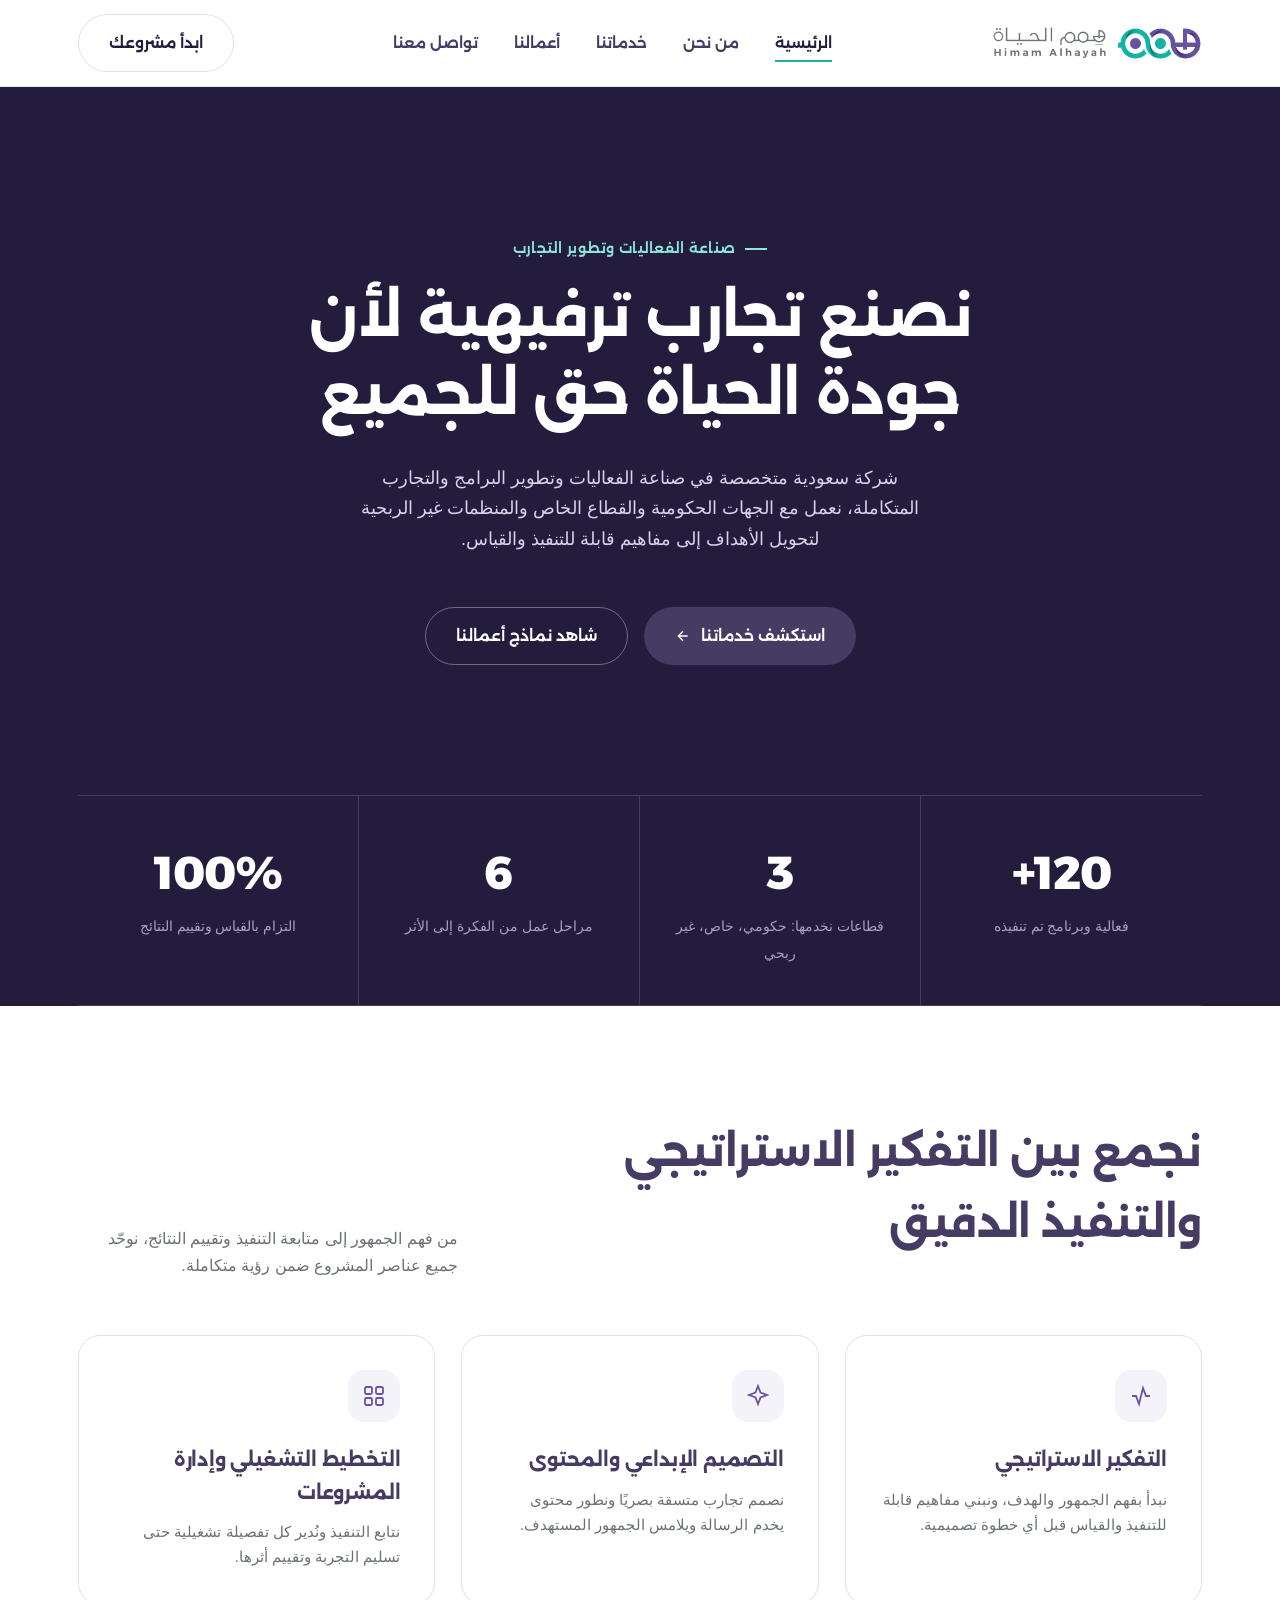
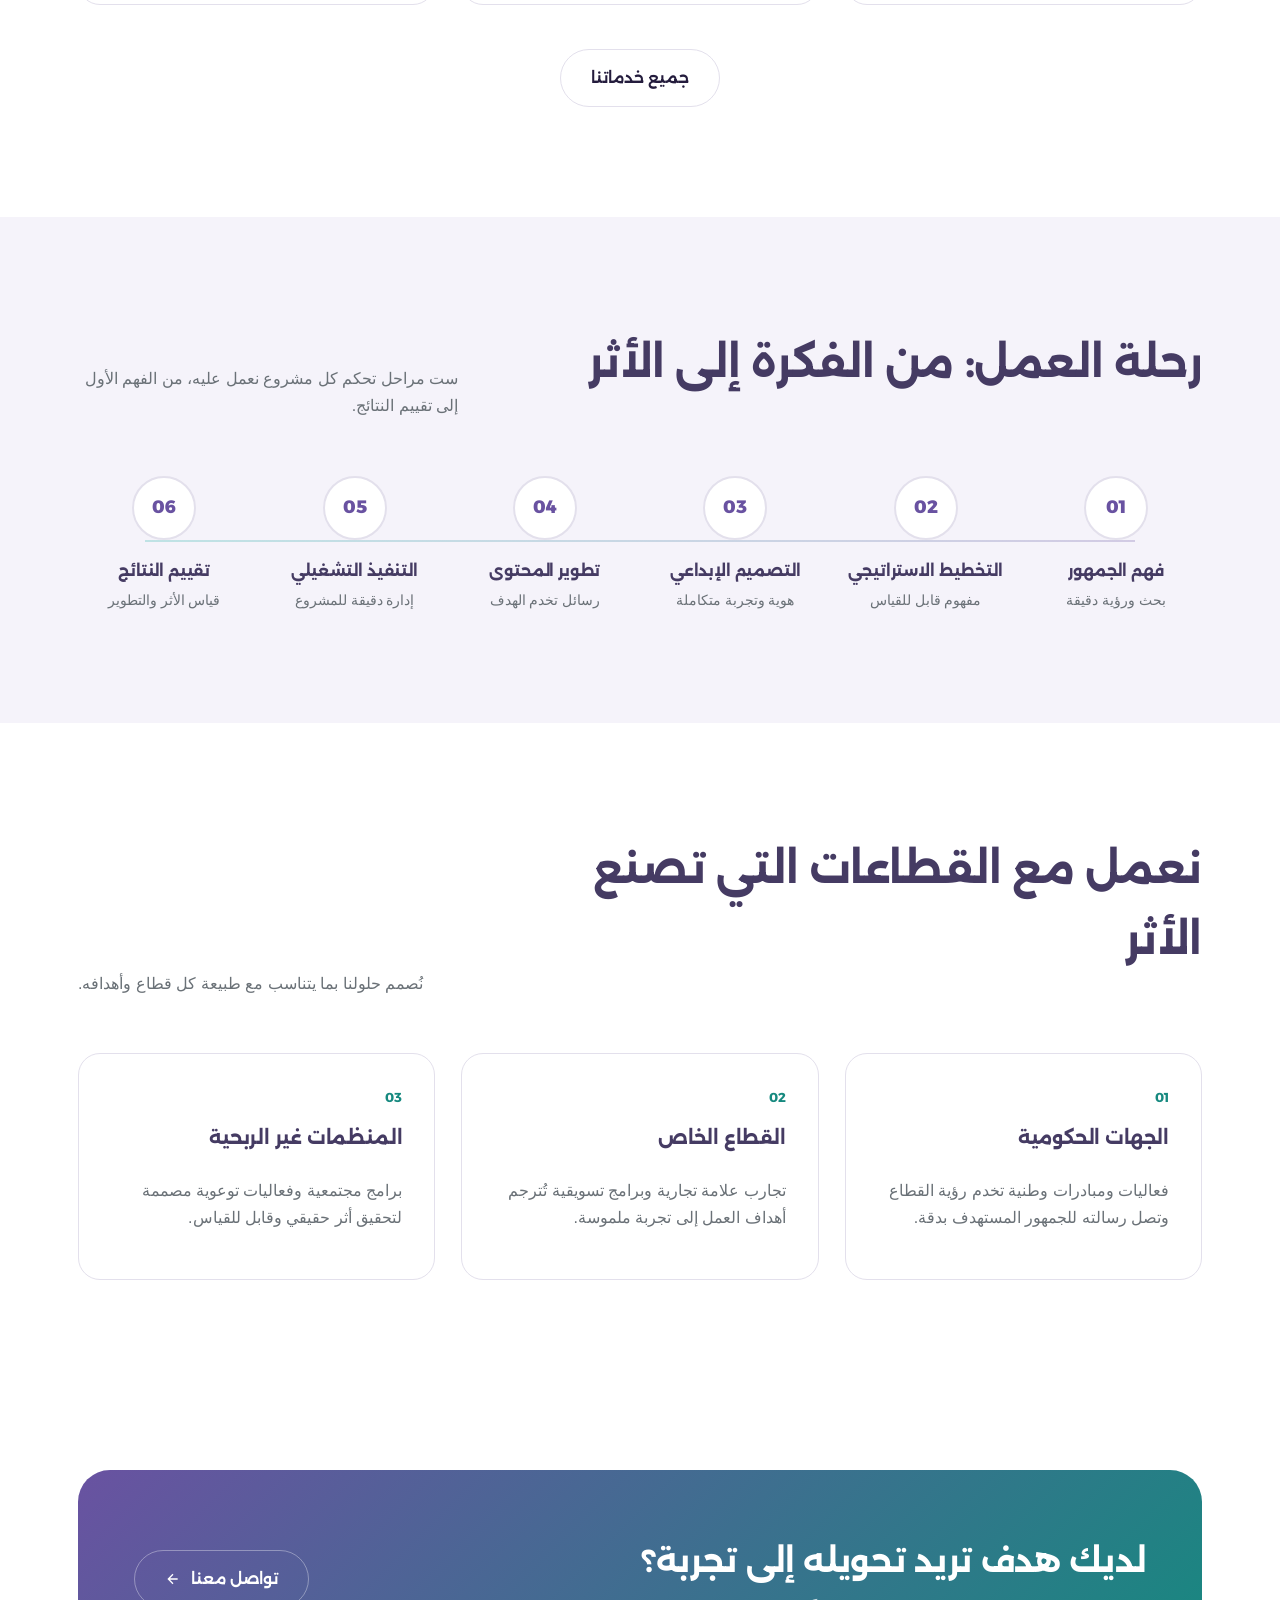
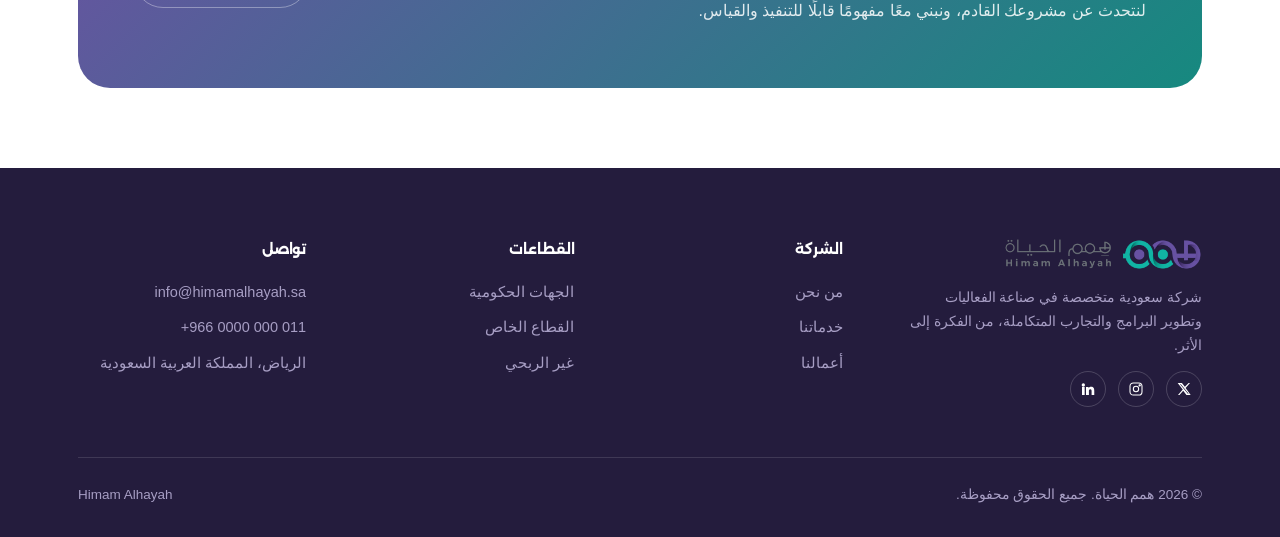
==== index.html @ 824d0900 "Add files via upload" ====
<!DOCTYPE html>
<html lang="ar" dir="rtl">
<head>
<meta charset="UTF-8">
<meta name="viewport" content="width=device-width, initial-scale=1.0">
<title>همم الحياة | من الفكرة إلى التجربة</title>
<meta name="description" content="شركة سعودية متخصصة في صناعة الفعاليات وتطوير البرامج والتجارب المتكاملة للجهات الحكومية والقطاع الخاص والمنظمات غير الربحية.">
<link rel="preconnect" href="https://fonts.googleapis.com">
<link rel="preconnect" href="https://fonts.gstatic.com" crossorigin>
<link href="https://fonts.googleapis.com/css2?family=Alexandria:wght@300;400;500;600;700;800&display=swap" rel="stylesheet">
<link rel="stylesheet" href="css/index.css">
</head>
<body>

<header class="site-header">
  <div class="container nav">
    <a href="index.html" class="nav-logo"><img src="assets/logo-horizontal-trim.png" alt="همم الحياة"></a>
    <nav class="nav-links">
      <a href="index.html" class="active">الرئيسية</a>
      <a href="about.html">من نحن</a>
      <a href="services.html">خدماتنا</a>
      <a href="works.html">أعمالنا</a>
      <a href="contact.html">تواصل معنا</a>
    </nav>
    <div class="nav-cta">
      <a href="contact.html" class="btn btn-outline">ابدأ مشروعك</a>
      <button class="nav-toggle" aria-label="القائمة"><span></span><span></span><span></span></button>
    </div>
  </div>
</header>


<section class="home-hero">
  <div class="hero-video-layer" aria-hidden="true">
    <video autoplay muted loop playsinline preload="auto" poster="assets/hero-poster.jpg">
      <source src="assets/Comp 1(2).mp" type="video/mp4">
    </video>
    <div class="hero-overlay"></div>
  </div>

  <div class="container home-hero-inner">
    <div class="eyebrow">صناعة الفعاليات وتطوير التجارب</div>
    <h1>نصنع تجارب ترفيهية لأن جودة الحياة حق للجميع</h1>
    <p class="lede">
      شركة سعودية متخصصة في صناعة الفعاليات وتطوير البرامج والتجارب المتكاملة، نعمل مع الجهات الحكومية
      والقطاع الخاص والمنظمات غير الربحية لتحويل الأهداف إلى مفاهيم قابلة للتنفيذ والقياس.
    </p>
    <div class="hero-cta-row">
      <a href="services.html" class="btn btn-primary">استكشف خدماتنا
        <svg viewBox="0 0 24 24" fill="none" stroke="currentColor" stroke-width="2"><path d="M19 12H5M12 19l-7-7 7-7"/></svg>
      </a>
      <a href="works.html" class="btn btn-ghost-light">شاهد نماذج أعمالنا</a>
    </div>
  </div>
</section>

<section class="section-sm bg-ink" style="padding-block:0;">
  <div class="container">
    <div class="stats">
      <div class="stat"><span class="num" data-count="120" data-suffix="+">0</span><span class="lbl">فعالية وبرنامج تم تنفيذه</span></div>
      <div class="stat"><span class="num" data-count="3">0</span><span class="lbl">قطاعات نخدمها: حكومي، خاص، غير ربحي</span></div>
      <div class="stat"><span class="num" data-count="6">0</span><span class="lbl">مراحل عمل من الفكرة إلى الأثر</span></div>
      <div class="stat"><span class="num" data-count="100" data-suffix="%">0</span><span class="lbl">التزام بالقياس وتقييم النتائج</span></div>
    </div>
  </div>
</section>

<section>
  <div class="container">
    <div class="head-row reveal">
      <h2>نجمع بين التفكير الاستراتيجي والتنفيذ الدقيق</h2>
      <p>من فهم الجمهور إلى متابعة التنفيذ وتقييم النتائج، نوحّد جميع عناصر المشروع ضمن رؤية متكاملة.</p>
    </div>
    <div class="grid grid-3">
      <div class="card reveal">
        <div class="icon"><svg viewBox="0 0 24 24" fill="none" stroke="currentColor" stroke-width="1.8"><path d="M3 12h4l3 8 4-16 3 8h4"/></svg></div>
        <h3>التفكير الاستراتيجي</h3>
        <p>نبدأ بفهم الجمهور والهدف، ونبني مفاهيم قابلة للتنفيذ والقياس قبل أي خطوة تصميمية.</p>
      </div>
      <div class="card reveal">
        <div class="icon"><svg viewBox="0 0 24 24" fill="none" stroke="currentColor" stroke-width="1.8"><path d="M12 2l2.5 6.5L21 11l-6.5 2.5L12 20l-2.5-6.5L3 11l6.5-2.5z"/></svg></div>
        <h3>التصميم الإبداعي والمحتوى</h3>
        <p>نصمم تجارب متسقة بصريًا ونطور محتوى يخدم الرسالة ويلامس الجمهور المستهدف.</p>
      </div>
      <div class="card reveal">
        <div class="icon"><svg viewBox="0 0 24 24" fill="none" stroke="currentColor" stroke-width="1.8"><rect x="3" y="3" width="7" height="7" rx="1.5"/><rect x="14" y="3" width="7" height="7" rx="1.5"/><rect x="3" y="14" width="7" height="7" rx="1.5"/><rect x="14" y="14" width="7" height="7" rx="1.5"/></svg></div>
        <h3>التخطيط التشغيلي وإدارة المشروعات</h3>
        <p>نتابع التنفيذ ونُدير كل تفصيلة تشغيلية حتى تسليم التجربة وتقييم أثرها.</p>
      </div>
    </div>
    <div style="text-align:center; margin-top:44px;">
      <a href="services.html" class="btn btn-outline">جميع خدماتنا</a>
    </div>
  </div>
</section>

<section class="bg-mist">
  <div class="container">
    <div class="head-row reveal">
      <h2>رحلة العمل: من الفكرة إلى الأثر</h2>
      <p>ست مراحل تحكم كل مشروع نعمل عليه، من الفهم الأول إلى تقييم النتائج.</p>
    </div>
    <div class="process reveal">
      <div class="process-path"></div>
      <div class="process-list">
        <div class="process-step"><div class="badge">01</div><h4>فهم الجمهور</h4><p>بحث ورؤية دقيقة</p></div>
        <div class="process-step"><div class="badge">02</div><h4>التخطيط الاستراتيجي</h4><p>مفهوم قابل للقياس</p></div>
        <div class="process-step"><div class="badge">03</div><h4>التصميم الإبداعي</h4><p>هوية وتجربة متكاملة</p></div>
        <div class="process-step"><div class="badge">04</div><h4>تطوير المحتوى</h4><p>رسائل تخدم الهدف</p></div>
        <div class="process-step"><div class="badge">05</div><h4>التنفيذ التشغيلي</h4><p>إدارة دقيقة للمشروع</p></div>
        <div class="process-step"><div class="badge">06</div><h4>تقييم النتائج</h4><p>قياس الأثر والتطوير</p></div>
      </div>
    </div>
  </div>
</section>

<section>
  <div class="container">
    <div class="head-row reveal">
      <h2>نعمل مع القطاعات التي تصنع الأثر</h2>
      <p>نُصمم حلولنا بما يتناسب مع طبيعة كل قطاع وأهدافه.</p>
    </div>
    <div class="grid grid-3">
      <div class="sector-card reveal">
        <span class="n">01</span>
        <h3>الجهات الحكومية</h3>
        <p class="muted">فعاليات ومبادرات وطنية تخدم رؤية القطاع وتصل رسالته للجمهور المستهدف بدقة.</p>
      </div>
      <div class="sector-card reveal">
        <span class="n">02</span>
        <h3>القطاع الخاص</h3>
        <p class="muted">تجارب علامة تجارية وبرامج تسويقية تُترجم أهداف العمل إلى تجربة ملموسة.</p>
      </div>
      <div class="sector-card reveal">
        <span class="n">03</span>
        <h3>المنظمات غير الربحية</h3>
        <p class="muted">برامج مجتمعية وفعاليات توعوية مصممة لتحقيق أثر حقيقي وقابل للقياس.</p>
      </div>
    </div>
  </div>
</section>

<section class="section-sm">
  <div class="container">
    <div class="cta-band reveal">
      <div>
        <h2>لديك هدف تريد تحويله إلى تجربة؟</h2>
        <p>لنتحدث عن مشروعك القادم، ونبني معًا مفهومًا قابلًا للتنفيذ والقياس.</p>
      </div>
      <a href="contact.html" class="btn btn-ghost-light">تواصل معنا
        <svg viewBox="0 0 24 24" fill="none" stroke="currentColor" stroke-width="2"><path d="M19 12H5M12 19l-7-7 7-7"/></svg>
      </a>
    </div>
  </div>
</section>

<footer class="site-footer">
  <div class="container">
    <div class="footer-grid">
      <div class="footer-logo">
        <img src="assets/logo-horizontal-trim.png" alt="همم الحياة">
        <p style="max-width:300px; font-size:14px; color:#a79ec4;">شركة سعودية متخصصة في صناعة الفعاليات وتطوير البرامج والتجارب المتكاملة، من الفكرة إلى الأثر.</p>
        <div class="social">
          <a href="#" aria-label="X"><svg viewBox="0 0 24 24" fill="currentColor" style="color:#fff"><path d="M18.9 3H21l-6.6 7.5L22 21h-6.3l-4.9-6.4L5.2 21H3l7.1-8.1L2.5 3h6.4l4.4 5.8L18.9 3zm-1.1 16h1.2L7.3 5H6l11.8 14z"/></svg></a>
          <a href="#" aria-label="Instagram"><svg viewBox="0 0 24 24" fill="none" stroke="currentColor" stroke-width="1.6" style="color:#fff"><rect x="3" y="3" width="18" height="18" rx="5"/><circle cx="12" cy="12" r="4"/><circle cx="17.5" cy="6.5" r="1"/></svg></a>
          <a href="#" aria-label="LinkedIn"><svg viewBox="0 0 24 24" fill="currentColor" style="color:#fff"><path d="M4.98 3.5A2.5 2.5 0 1 1 5 8.5a2.5 2.5 0 0 1-.02-5zM3 9h4v12H3zM9 9h3.8v1.7h.05c.53-1 1.83-2.05 3.77-2.05 4.03 0 4.78 2.65 4.78 6.1V21h-4v-5.6c0-1.34-.02-3.06-1.87-3.06-1.87 0-2.16 1.46-2.16 2.96V21H9z"/></svg></a>
        </div>
      </div>
      <div>
        <h4>الشركة</h4>
        <ul>
          <li><a href="about.html">من نحن</a></li>
          <li><a href="services.html">خدماتنا</a></li>
          <li><a href="works.html">أعمالنا</a></li>
        </ul>
      </div>
      <div>
        <h4>القطاعات</h4>
        <ul>
          <li><a href="about.html#sectors">الجهات الحكومية</a></li>
          <li><a href="about.html#sectors">القطاع الخاص</a></li>
          <li><a href="about.html#sectors">غير الربحي</a></li>
        </ul>
      </div>
      <div>
        <h4>تواصل</h4>
        <ul>
          <li>info@himamalhayah.sa</li>
          <li>011 000 0000 966+</li>
          <li>الرياض، المملكة العربية السعودية</li>
        </ul>
      </div>
    </div>
    <div class="footer-bottom">
      <span>© 2026 همم الحياة. جميع الحقوق محفوظة.</span>
      <span>Himam Alhayah</span>
    </div>
  </div>
</footer>

<script src="js/index.js"></script>
</body>
</html>
---- css/index.css ----
@font-face {
  font-family: 'Alexandria';
  src: local('Alexandria');
}

:root{
  --purple:        #6952A1;
  --purple-600:     #57458A;
  --purple-ink:     #241C3D;  
  --turquoise:      #1DB1A4;
  --turquoise-600:  #16897F;
  --charcoal:       #6A7177;
  --paper:          #FFFFFF;

  --mist:           #F5F3FA;   
  --mist-2:         #EDEAF6;
  --line:           #E3E0EC;
  --line-soft:      #ECEAF3;

  --ink:            #241C3D;
  --ink-soft:       #453B63;
  --body:           #55505f;

  --font: 'Alexandria', 'Segoe UI', sans-serif;

  --container: 1180px;
  --radius: 22px;
  --radius-sm: 14px;

  --ease: cubic-bezier(.22,.68,0,1);
}

*{ 
  box-sizing:border-box;
}
html{ 
  scroll-behavior:smooth; 
}
body{
  margin:0;
  font-family:var(--font);
  color:var(--body);
  background:var(--paper);
  direction:rtl;
  -webkit-font-smoothing:antialiased;
  font-weight:400;
  line-height:1.7;
}
img{ 
  max-width:100%; 
  display:block; 
}
a{ color:inherit; 
  text-decoration:none; 
}
.home-hero-inner h1 {
  font-size:clamp(34px,5vw,58px); 
  line-height:1.40;
}
/* .home-hero-inner {
    background: url("../assets/") center/cover no-repeat;
  }  */
ul{ 
  margin:0; 
  padding:0; 
  list-style:none;
}
h1,h2,h3,h4{
  font-family:var(--font);
  color:var(--ink-soft);
  margin:0 0 .5em;
  font-weight:700;
  letter-spacing:-.01em;
}
p{ margin:0 0 1em; }
.container{
  max-width:var(--container);
  margin-inline:auto;
  padding-inline:28px;
}

@media (prefers-reduced-motion: reduce){
  *{ animation-duration:.001ms !important; animation-iteration-count:1 !important; transition-duration:.001ms !important; scroll-behavior:auto !important; }
}

.eyebrow{
  display:inline-flex;
  align-items:center;
  gap:10px;
  font-size:14px;
  font-weight:600;
  color:var(--purple);
  letter-spacing:.02em;
  margin-bottom:16px;
}
.eyebrow::before{
  content:"";
  width:22px; height:2px;
  background:var(--turquoise);
  display:inline-block;
}

.btn{
  display:inline-flex;
  align-items:center;
  gap:10px;
  padding:15px 30px;
  border-radius:100px;
  font-weight:600;
  font-size:15.5px;
  border:1px solid transparent;
  cursor:pointer;
  transition:transform .35s var(--ease), background .3s, color .3s, border-color .3s, box-shadow .3s;
}
.btn-primary{
  background:var(--ink-soft);
  color:#fff;
}
.btn-primary:hover{ background:var(--purple-600); transform:translateY(-2px); box-shadow:0 14px 30px -12px #6952a18c; }
.btn-outline{
  border-color:var(--line);
  color:var(--ink);
  background:transparent;
}
.btn-outline:hover{ border-color:var(--purple); color:var(--purple); transform:translateY(-2px); }
.btn-ghost-light{
  border-color:rgba(255,255,255,.35);
  color:#fff;
}
.btn-ghost-light:hover{ background:rgba(255,255,255,.12); border-color:#fff; }
.btn svg{ width:16px; height:16px; transition:transform .3s var(--ease); }
.btn:hover svg{ transform:translateX(-4px); }

.site-header{
  position:sticky; top:0; z-index:100;
  background:rgba(255,255,255,.82);
  backdrop-filter:blur(14px) saturate(160%);
  border-bottom:1px solid var(--line-soft);
}
.nav{
  display:flex; align-items:center; justify-content:space-between;
  padding-block:14px;
}
.nav-logo{ display:flex; align-items:center; gap:12px; }
.nav-logo img{ height:34px; width:auto; }
.nav-links{
  display:flex; align-items:center; gap:36px;
  font-size:15px; font-weight:600; color:var(--ink-soft);
}
.nav-links a{ position:relative; padding-block:6px; transition:color .25s; }
.nav-links a::after{
  content:""; position:absolute; right:0; bottom:0; width:0; height:2px;
  background:var(--turquoise); transition:width .3s var(--ease);
}
.nav-links a:hover, .nav-links a.active{ color:var(--ink); }
.nav-links a:hover::after, .nav-links a.active::after{ width:100%; }
.nav-cta{ display:flex; align-items:center; gap:14px; }
.nav-toggle{
  display:none; flex-direction:column; gap:5px; background:none; border:0; cursor:pointer; padding:8px;
}
.nav-toggle span{ width:22px; height:2px; background:var(--ink); border-radius:2px; }

@media (max-width:900px){
  .nav-links{
    position:fixed; inset:64px 0 0 0; background:#fff; flex-direction:column;
    justify-content:flex-start; padding:36px 28px; gap:22px; font-size:19px;
    transform:translateY(-12px); opacity:0; pointer-events:none; transition:all .35s var(--ease);
  }
  .nav-links.open{ transform:translateY(0); opacity:1; pointer-events:auto; }
  .nav-toggle{ display:flex; }
  .nav-cta .btn-outline{ display:none; }
}

.rings{ position:absolute; inset:0; overflow:hidden; pointer-events:none; }
.ring{
  position:absolute; border-radius:50%; border:1.5px solid transparent;
}
@keyframes drift{
  0%{ transform:translate(0,0) rotate(0deg); }
  50%{ transform:translate(-14px,16px) rotate(8deg); }
  100%{ transform:translate(0,0) rotate(0deg); }
}

section{ padding-block:110px; position:relative; }
.section-sm{ padding-block:80px; }
.bg-mist{ background:var(--mist); }
.bg-ink{ background:var(--ink); color:#cdc7dd; }
.bg-ink h1, .bg-ink h2, .bg-ink h3{ color:#fff; }

.head-row{
  display:flex; justify-content:space-between; align-items:flex-end; gap:40px; margin-bottom:56px;
}
.head-row h2{ font-size:clamp(28px,3.4vw,42px); max-width:640px; }
.head-row p{ max-width:380px; color:var(--charcoal); margin:0; }

.grid{ display:grid; gap:26px; }
.grid-3{ grid-template-columns:repeat(3,1fr); }
.grid-2{ grid-template-columns:repeat(2,1fr); }
@media (max-width:900px){ .grid-3,.grid-2{ grid-template-columns:1fr; } }

.card{
  background:#fff;
  border:1px solid var(--line);
  border-radius:var(--radius);
  padding:34px;
  transition:transform .4s var(--ease), box-shadow .4s var(--ease), border-color .3s;
}
.card:hover{ transform:translateY(-6px); box-shadow:0 30px 50px -30px rgba(36,28,61,.25); border-color:transparent; }
.card .icon{
  width:52px; height:52px; border-radius:16px;
  display:flex; align-items:center; justify-content:center;
  background:var(--mist); color:var(--purple); margin-bottom:22px;
}
.card .icon svg{ width:24px; height:24px; }
.card h3{ font-size:19px; margin-bottom:10px; }
.card p{ color:var(--charcoal); font-size:15px; margin:0; }

.stats{
  display:grid; grid-template-columns:repeat(4,1fr); gap:0;
  border-top:1px solid rgba(255,255,255,.14); border-bottom:1px solid rgba(255,255,255,.14);
}
.stat{ padding:38px 20px; text-align:center; border-inline-start:1px solid rgba(255,255,255,.14); }
.stat:first-child{ border-inline-start:none; }
.stat .num{
  font-size:clamp(30px,3.6vw,48px); font-weight:800; color:#fff;
  display:block; letter-spacing:-.02em;
}
.stat .lbl{ font-size:14px; color:#a79ec4; margin-top:8px; }
@media (max-width:760px){ .stats{ grid-template-columns:repeat(2,1fr);} .stat{ border-inline-start:1px solid rgba(255,255,255,.14);} .stat:nth-child(2n+1){border-inline-start:none;} }

.process{ position:relative; }
.process-path{
  position:absolute; top:64px; right:6%; left:6%; height:2px;
  background:linear-gradient(90deg, var(--turquoise), var(--purple));
  opacity:.25;
}
.process-list{
  display:grid; grid-template-columns:repeat(6,1fr); gap:18px; position:relative;
}
@media (max-width:1000px){ .process-list{ grid-template-columns:repeat(3,1fr);} .process-path{display:none;} }
@media (max-width:600px){ .process-list{ grid-template-columns:1fr; } }
.process-step{ text-align:center; }
.process-step .badge{
  width:64px; height:64px; border-radius:50%;
  background:#fff; border:2px solid var(--line);
  display:flex; align-items:center; justify-content:center;
  margin:0 auto 18px; font-weight:800; color:var(--purple); font-size:18px;
  position:relative; z-index:2; transition:border-color .3s, background .3s, color .3s;
}
.process-step:hover .badge{ background:var(--ink); border-color:var(--ink); color:#fff; }
.process-step h4{ font-size:15.5px; margin-bottom:6px; }
.process-step p{ font-size:13.5px; color:var(--charcoal); margin:0; }

.cta-band{
  border-radius:32px;
  background:linear-gradient(135deg, var(--purple) 0%, var(--turquoise-600) 100%);
  padding:64px 56px;
  display:flex; align-items:center; justify-content:space-between; gap:32px;
  color:#fff;
}
.cta-band h2{ color:#fff; margin:0 0 8px; font-size:clamp(24px,2.8vw,32px); }
.cta-band p{ color:rgba(255,255,255,.85); margin:0; }
@media (max-width:760px){ .cta-band{ flex-direction:column; text-align:center; padding:44px 28px;} }

.site-footer{ background:var(--ink); color:#a79ec4; padding-block:70px 30px; }
.footer-grid{
  display:grid; grid-template-columns:1.4fr 1fr 1fr 1fr; gap:40px; padding-bottom:50px;
  border-bottom:1px solid rgba(255,255,255,.12);
}
@media (max-width:800px){ .footer-grid{ grid-template-columns:1fr 1fr; } }
.footer-grid h4{ color:#fff; font-size:14px; margin-bottom:18px; }
.footer-grid li{ margin-bottom:11px; font-size:14.5px; }
.footer-grid a:hover{ color:#fff; }
.footer-logo img{ height:32px; margin-bottom:16px; }
.footer-bottom{
  display:flex; justify-content:space-between; align-items:center; padding-top:26px; font-size:13.5px; flex-wrap:wrap; gap:12px;
}
.social{ display:flex; gap:12px; }
.social a{
  width:36px; height:36px; border-radius:50%; border:1px solid rgba(255,255,255,.18);
  display:flex; align-items:center; justify-content:center; transition:all .3s;
}
.social a:hover{ background:var(--turquoise); border-color:var(--turquoise); }
.social svg{ width:16px; height:16px; }

.page-hero{
  padding-top:90px; padding-bottom:70px;
  background:var(--mist);
  position:relative; overflow:hidden;
}
.page-hero h1{ font-size:clamp(34px,5vw,58px); max-width:760px; }
.page-hero .lede{ font-size:18px; max-width:640px; color:var(--charcoal); }
.crumb{ font-size:13.5px; color:var(--charcoal); margin-bottom:18px; display:flex; gap:8px; align-items:center;}
.crumb a:hover{ color:var(--purple); }

.reveal{ opacity:0; transform:translateY(24px); transition:opacity .8s var(--ease), transform .8s var(--ease); }
.reveal.in{ opacity:1; transform:translateY(0); }

.muted{ color:var(--charcoal); }
.tag{
  display:inline-block; padding:6px 14px; border-radius:100px; background:var(--mist-2);
  color:var(--purple); font-size:13px; font-weight:600;
}
hr.rule{ border:0; border-top:1px solid var(--line); margin:0; }


.home-hero{
  padding-block:150px 130px;
  position:relative;
  overflow:hidden;
  background:var(--ink);
  isolation:isolate;
}

.hero-video-layer{
  position:absolute;
  inset:0;
  z-index:0;
  overflow:hidden;
}
.hero-video-layer video{
  position:absolute;
  inset:0;
  width:100%;
  height:100%;
  object-fit:cover;
  object-position:center;
}
.hero-overlay{
  position:absolute;
  inset:0;
  background:linear-gradient(180deg, rgba(36,28,61,.72) 0%, rgba(36,28,61,.6) 55%, rgba(36,28,61,.82) 100%);
}

.home-hero-inner{
  position:relative;
  z-index:2;
  display:flex;
  flex-direction:column;
  align-items:center;
  text-align:center;
  max-width:760px;
  margin-inline:auto;
}
.home-hero-inner .eyebrow{ color:#8CE6DB; justify-content:center; }
.home-hero-inner .eyebrow::before{ background:#8CE6DB; }
.home-hero-inner h1{
  color:#fff;
  font-size:clamp(34px,5vw,58px);
  line-height:1.35;
}
.home-hero-inner .lede{
  font-size:18px;
  max-width:560px;
  color:#d8d3e8;
}
.hero-cta-row{ display:flex; gap:16px; margin-top:34px; flex-wrap:wrap; justify-content:center; }
.capability-grid{ margin-top:8px; }
  .sector-card{
    border-radius:var(--radius); padding:32px; border:1px solid var(--line); background:#fff;
    display:flex; flex-direction:column; gap:14px; transition:all .4s var(--ease);
  }
  .sector-card:hover{ border-color:transparent; box-shadow:0 30px 50px -30px rgba(36,28,61,.22); transform:translateY(-6px); }
  .sector-card .n{ font-size:13px; color:var(--turquoise-600); font-weight:700; }
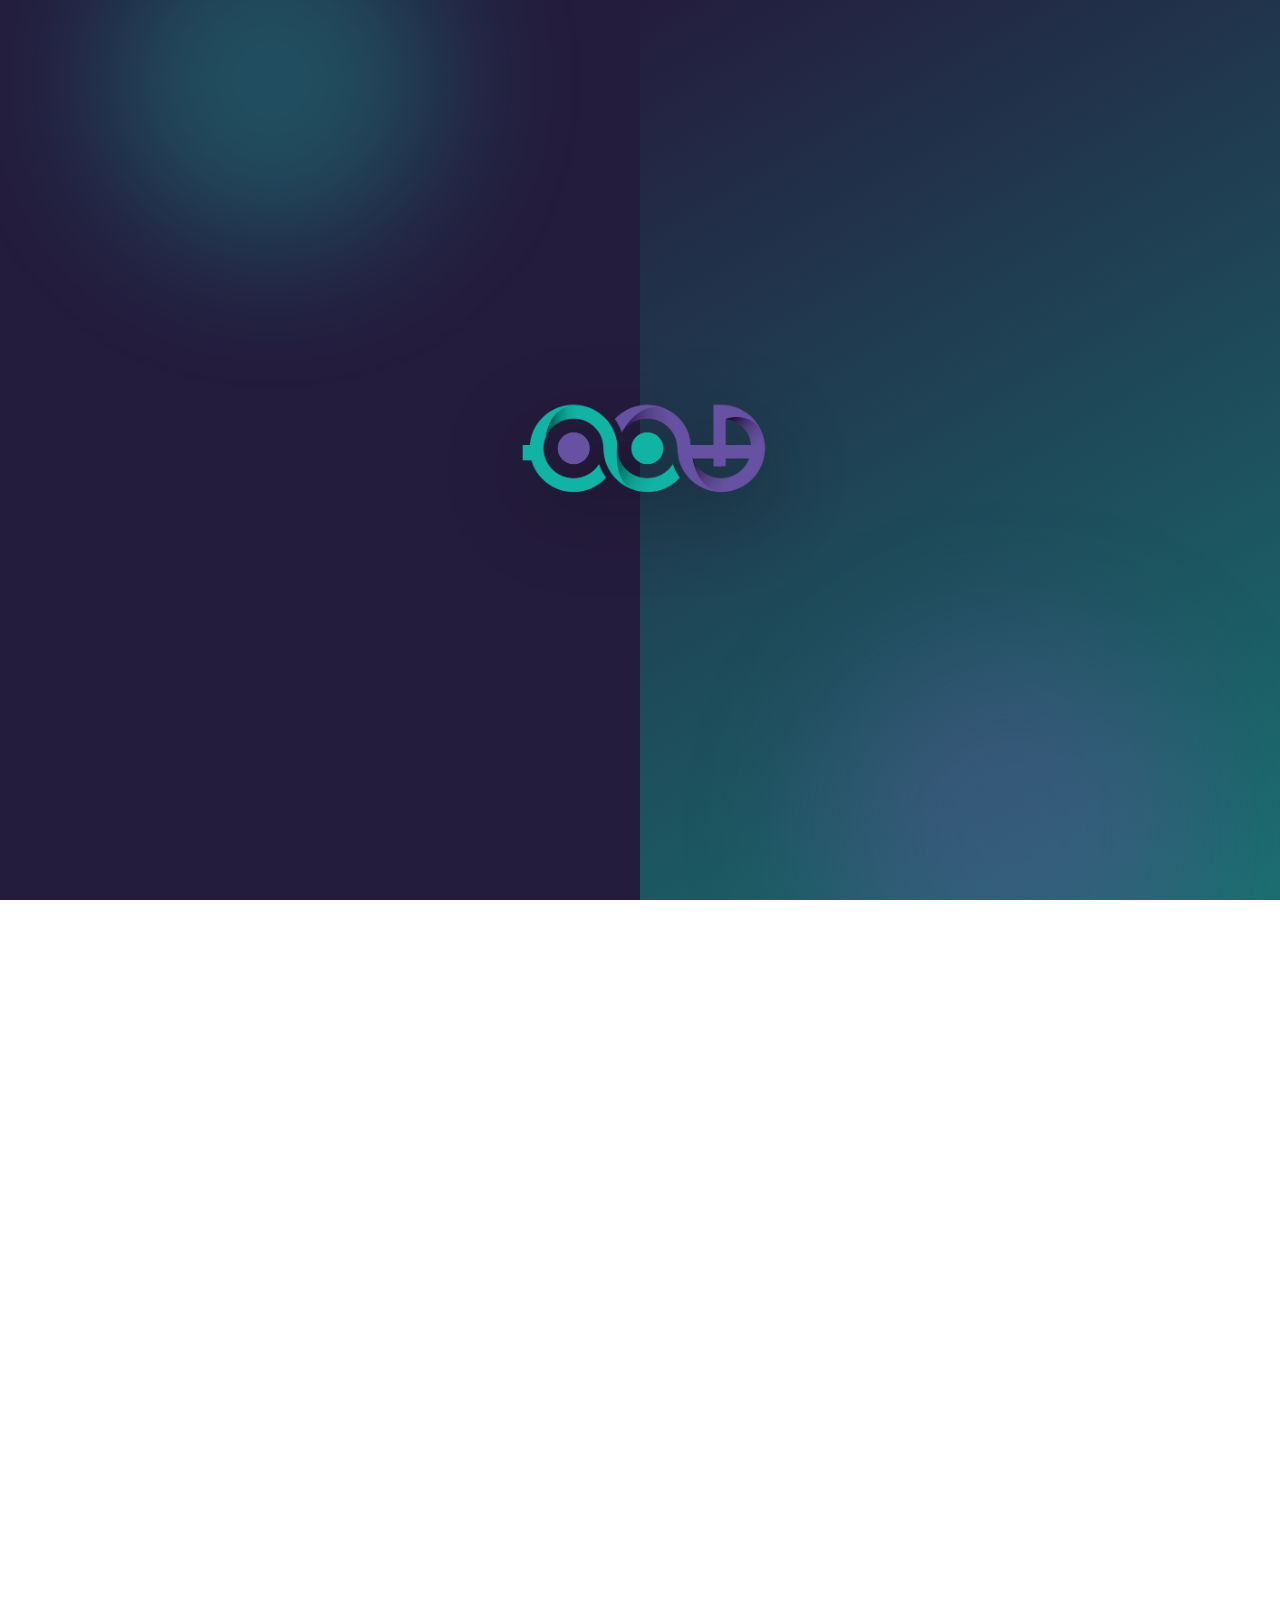
==== commit 0b2e9682: "Add files via upload" ====
--- a/index.html
+++ b/index.html
@@ -3,14 +3,27 @@
 <head>
 <meta charset="UTF-8">
 <meta name="viewport" content="width=device-width, initial-scale=1.0">
-<title>همم الحياة | من الفكرة إلى التجربة</title>
+<title>همم الحياة</title>
 <meta name="description" content="شركة سعودية متخصصة في صناعة الفعاليات وتطوير البرامج والتجارب المتكاملة للجهات الحكومية والقطاع الخاص والمنظمات غير الربحية.">
 <link rel="preconnect" href="https://fonts.googleapis.com">
 <link rel="preconnect" href="https://fonts.gstatic.com" crossorigin>
 <link href="https://fonts.googleapis.com/css2?family=Alexandria:wght@300;400;500;600;700;800&display=swap" rel="stylesheet">
 <link rel="stylesheet" href="css/index.css">
+<link rel="stylesheet" href="css/splash.css">
+<script>(function(){try{var t=localStorage.getItem("himam-theme");if(t==="dark"){document.documentElement.setAttribute("data-theme","dark");}}catch(e){}})();</script>
 </head>
 <body>
+
+<div id="himamSplash" class="splash-screen" role="presentation" aria-hidden="true">
+  <div class="splash-panel splash-panel--left"></div>
+  <div class="splash-panel splash-panel--right"></div>
+  <div class="splash-glow splash-glow--a"></div>
+  <div class="splash-glow splash-glow--b"></div>
+  <div class="splash-logo-wrap">
+    <img src="assets/logo-stacked-trim.png" alt="همم الحياة" class="splash-logo">
+  </div>
+</div>
+<script src="js/splash.js"></script>
 
 <header class="site-header">
   <div class="container nav">
@@ -19,11 +32,18 @@
       <a href="index.html" class="active">الرئيسية</a>
       <a href="about.html">من نحن</a>
       <a href="services.html">خدماتنا</a>
-      <a href="works.html">أعمالنا</a>
+      <a href="news.html">أخبار وفعاليات</a>
       <a href="contact.html">تواصل معنا</a>
     </nav>
     <div class="nav-cta">
-      <a href="contact.html" class="btn btn-outline">ابدأ مشروعك</a>
+      <div class="lang-switch" role="group" aria-label="اللغة">
+        <button type="button" class="lang-btn active" data-lang="ar">AR</button>
+        <button type="button" class="lang-btn" data-lang="en">EN</button>
+      </div>
+      <button type="button" class="theme-toggle" aria-label="تبديل الوضع الليلي/النهاري">
+        <svg class="icon-sun" viewBox="0 0 24 24" fill="none" stroke="currentColor" stroke-width="1.8"><circle cx="12" cy="12" r="4"/><path d="M12 2v2M12 20v2M4.9 4.9l1.4 1.4M17.7 17.7l1.4 1.4M2 12h2M20 12h2M4.9 19.1l1.4-1.4M17.7 6.3l1.4-1.4"/></svg>
+        <svg class="icon-moon" viewBox="0 0 24 24" fill="none" stroke="currentColor" stroke-width="1.8"><path d="M21 12.8A9 9 0 1 1 11.2 3a7 7 0 0 0 9.8 9.8z"/></svg>
+      </button>
       <button class="nav-toggle" aria-label="القائمة"><span></span><span></span><span></span></button>
     </div>
   </div>
@@ -32,7 +52,7 @@
 
 <section class="home-hero">
   <div class="hero-video-layer" aria-hidden="true">
-    <video autoplay muted loop playsinline preload="auto" poster="assets/hero-poster.jpg">
+    <video autoplay muted loop playsinline preload="auto" poster="assets/AEBVVJUESRNZDNWUK6LTNGSGW4.avif">
       <source src="assets/Comp 1(2).mp" type="video/mp4">
     </video>
     <div class="hero-overlay"></div>
@@ -49,7 +69,7 @@
       <a href="services.html" class="btn btn-primary">استكشف خدماتنا
         <svg viewBox="0 0 24 24" fill="none" stroke="currentColor" stroke-width="2"><path d="M19 12H5M12 19l-7-7 7-7"/></svg>
       </a>
-      <a href="works.html" class="btn btn-ghost-light">شاهد نماذج أعمالنا</a>
+      <a href="news.html" class="btn btn-ghost-light">اطّلع على أخبارنا وفعالياتنا</a>
     </div>
   </div>
 </section>
@@ -118,24 +138,147 @@
   <div class="container">
     <div class="head-row reveal">
       <h2>نعمل مع القطاعات التي تصنع الأثر</h2>
-      <p>نُصمم حلولنا بما يتناسب مع طبيعة كل قطاع وأهدافه.</p>
-    </div>
-    <div class="grid grid-3">
-      <div class="sector-card reveal">
-        <span class="n">01</span>
-        <h3>الجهات الحكومية</h3>
-        <p class="muted">فعاليات ومبادرات وطنية تخدم رؤية القطاع وتصل رسالته للجمهور المستهدف بدقة.</p>
-      </div>
-      <div class="sector-card reveal">
-        <span class="n">02</span>
-        <h3>القطاع الخاص</h3>
-        <p class="muted">تجارب علامة تجارية وبرامج تسويقية تُترجم أهداف العمل إلى تجربة ملموسة.</p>
-      </div>
-      <div class="sector-card reveal">
-        <span class="n">03</span>
-        <h3>المنظمات غير الربحية</h3>
-        <p class="muted">برامج مجتمعية وفعاليات توعوية مصممة لتحقيق أثر حقيقي وقابل للقياس.</p>
-      </div>
+      <p>مرر لتستكشف القطاعات، وقف على أي بطاقة لتقرأ تفاصيلها.</p>
+    </div>
+  </div>
+  <div class="container sectors-scroll-wrap">
+    <div class="sectors-scroll reveal">
+
+      <div class="sector-card">
+        <div class="flip-inner">
+          <div class="flip-front">
+            <span class="n">01</span>
+            <h3>الجهات الحكومية والهيئات</h3>
+            <p class="muted">فعاليات ومبادرات وطنية تخدم رؤية القطاع وتصل رسالته للجمهور المستهدف بدقة.</p>
+          </div>
+          <div class="flip-back">
+            <span class="n">01</span>
+            <h3>الجهات الحكومية والهيئات</h3>
+            <p>نطور المبادرات والفعاليات والبرامج والمشروعات التي تدعم الأهداف المؤسسية والمجتمعية وتخدم المستفيدين ضمن تجربة واضحة ومنظمة تراعي الحوكمة وتنوع الجمهور وقابلية قياس النتائج.</p>
+          </div>
+        </div>
+      </div>
+
+      <div class="sector-card">
+        <div class="flip-inner">
+          <div class="flip-front">
+            <span class="n">02</span>
+            <h3>القطاع الخاص والعلامات التجارية</h3>
+            <p class="muted">تجارب علامة تجارية وبرامج تسويقية تُترجم أهداف العمل إلى تجربة ملموسة.</p>
+          </div>
+          <div class="flip-back">
+            <span class="n">02</span>
+            <h3>القطاع الخاص والعلامات التجارية</h3>
+            <p>نصمم تجارب تساعد الشركات والعلامات التجارية على ترجمة أهدافها ورسائلها إلى تفاعل حقيقي مع العملاء والموظفين والشركاء.</p>
+          </div>
+        </div>
+      </div>
+
+      <div class="sector-card">
+        <div class="flip-inner">
+          <div class="flip-front">
+            <span class="n">03</span>
+            <h3>القطاع غير الربحي</h3>
+            <p class="muted">برامج مجتمعية وفعاليات توعوية مصممة لتحقيق أثر حقيقي وقابل للقياس.</p>
+          </div>
+          <div class="flip-back">
+            <span class="n">03</span>
+            <h3>القطاع غير الربحي</h3>
+            <p>نساعد القطاعات غير الربحية على تحويل رسالتها وأهدافها المجتمعية إلى برامج ومبادرات وتجارب تصل للمستفيدين والداعمين والمتطوعين بوضوح، وتدعم المشاركة والاستفادة ضمن الموارد المتاحة.</p>
+          </div>
+        </div>
+      </div>
+
+      <div class="sector-card">
+        <div class="flip-inner">
+          <div class="flip-front">
+            <span class="n">04</span>
+            <h3>القطاع الترفيهي والثقافي</h3>
+            <p class="muted">برامج مجتمعية وفعاليات توعوية مصممة لتحقيق أثر حقيقي وقابل للقياس.</p>
+          </div>
+          <div class="flip-back">
+            <span class="n">04</span>
+            <h3>القطاع الترفيهي والثقافي</h3>
+            <p>نطور فعاليات وتجارب تجمع بين المحتوى والإبداع والتفاعل، وتقدم للجمهور رحلة متماسكة تتناسب مع طبيعة المشروع وسياقه الثقافي والترفيهي.</p>
+          </div>
+        </div>
+      </div>
+
+      <div class="sector-card">
+        <div class="flip-inner">
+          <div class="flip-front">
+            <span class="n">05</span>
+            <h3>القطاع السياحي والضيافة</h3>
+            <p class="muted">برامج مجتمعية وفعاليات توعوية مصممة لتحقيق أثر حقيقي وقابل للقياس.</p>
+          </div>
+          <div class="flip-back">
+            <span class="n">05</span>
+            <h3>القطاع السياحي والضيافة</h3>
+            <p>نصمم تجارب الزوار والوجهات والبرامج السياحية بما يعزز وضوح الرحلة وجودة التفاعل، ويربط المكان بقصته وهويته وجمهوره المستهدف.</p>
+          </div>
+        </div>
+      </div>
+
+      <div class="sector-card">
+        <div class="flip-inner">
+          <div class="flip-front">
+            <span class="n">06</span>
+            <h3>القطاع الرياضي</h3>
+            <p class="muted">برامج مجتمعية وفعاليات توعوية مصممة لتحقيق أثر حقيقي وقابل للقياس.</p>
+          </div>
+          <div class="flip-back">
+            <span class="n">06</span>
+            <h3>القطاع الرياضي</h3>
+            <p>نطور الفعاليات والبرامج والتجارب الجماهيرية المصاحبة للأنشطة والبطولات الرياضية بما يدعم المشاركة ويعزز ارتباط الجمهور بالحدث أو النادي أو الجهة المنظمة.</p>
+          </div>
+        </div>
+      </div>
+
+      <div class="sector-card">
+        <div class="flip-inner">
+          <div class="flip-front">
+            <span class="n">07</span>
+            <h3>قطاع التعليم وتنمية القدرات</h3>
+            <p class="muted">برامج مجتمعية وفعاليات توعوية مصممة لتحقيق أثر حقيقي وقابل للقياس.</p>
+          </div>
+          <div class="flip-back">
+            <span class="n">07</span>
+            <h3>قطاع التعليم وتنمية القدرات</h3>
+            <p>نطور برامج وتجارب تعليمية وتدريبية تجمع بين المعرفة والتطبيق والمشاركة، وتحوّل المحتوى الترفيهي إلى رحلة تعلّم أكثر وضوحًا وتفاعلًا.</p>
+          </div>
+        </div>
+      </div>
+
+      <div class="sector-card">
+        <div class="flip-inner">
+          <div class="flip-front">
+            <span class="n">08</span>
+            <h3>الرعاة والشركاء الاستراتيجيون</h3>
+            <p class="muted">برامج مجتمعية وفعاليات توعوية مصممة لتحقيق أثر حقيقي وقابل للقياس.</p>
+          </div>
+          <div class="flip-back">
+            <span class="n">08</span>
+            <h3>الرعاة والشركاء الاستراتيجيون</h3>
+            <p>يمثل الرعاة والشركاء فئة ممتدة عبر مختلف القطاعات، وليست قطاعًا مستقلًا، وتعمل همم الحياة على تطوير فرص مشاركة وظهور وتفاعل ترتبط بأهداف الشراكة وطبيعة الجمهور، وتندمج داخل التجربة بصورة طبيعية.</p>
+          </div>
+        </div>
+      </div>
+
+      <div class="sector-card">
+        <div class="flip-inner">
+          <div class="flip-front">
+            <span class="n">09</span>
+            <h3>قطاع الاستثمار</h3>
+            <p class="muted">برامج مجتمعية وفعاليات توعوية مصممة لتحقيق أثر حقيقي وقابل للقياس.</p>
+          </div>
+          <div class="flip-back">
+            <span class="n">09</span>
+            <h3>قطاع الاستثمار</h3>
+            <p>نطور الملتقيات والبرامج والتجارب التي تجمع رواد الأعمال والمستثمرين والجهات الداعمة، وتساعد على تحويل الأفكار والفرص إلى مسارات أوضح للتواصل والتقييم والبناء.</p>
+          </div>
+        </div>
+      </div>
+
     </div>
   </div>
 </section>
@@ -171,7 +314,7 @@
         <ul>
           <li><a href="about.html">من نحن</a></li>
           <li><a href="services.html">خدماتنا</a></li>
-          <li><a href="works.html">أعمالنا</a></li>
+          <li><a href="news.html">أخبار وفعاليات</a></li>
         </ul>
       </div>
       <div>
@@ -186,7 +329,7 @@
         <h4>تواصل</h4>
         <ul>
           <li>info@himamalhayah.sa</li>
-          <li>011 000 0000 966+</li>
+          <li>0535105327</li>
           <li>الرياض، المملكة العربية السعودية</li>
         </ul>
       </div>
--- a/css/index.css
+++ b/css/index.css
@@ -29,6 +29,19 @@
 
   --ease: cubic-bezier(.22,.68,0,1);
 }
+
+:root[data-theme="dark"]{
+  --paper:          #14101F;
+  --ink:            #F2EFFA;
+  --ink-soft:       #D9D3EA;
+  --body:           #B7AFC9;
+  --charcoal:       #B0A8C4;
+  --mist:           #1E1830;
+  --mist-2:         #241C3D;
+  --line:           #342A52;
+  --line-soft:      #2B2244;
+}
+
 
 *{ 
   box-sizing:border-box;
@@ -57,9 +70,7 @@
   font-size:clamp(34px,5vw,58px); 
   line-height:1.40;
 }
-/* .home-hero-inner {
-    background: url("../assets/") center/cover no-repeat;
-  }  */
+
 ul{ 
   margin:0; 
   padding:0; 
@@ -116,7 +127,7 @@
   background:var(--ink-soft);
   color:#fff;
 }
-.btn-primary:hover{ background:var(--purple-600); transform:translateY(-2px); box-shadow:0 14px 30px -12px #6952a18c; }
+.btn-primary:hover{ background:var(--purple-600); transform:translateY(-2px); box-shadow:0 14px 30px -12px var(--ink-soft); }
 .btn-outline{
   border-color:var(--line);
   color:var(--ink);
@@ -159,6 +170,22 @@
   display:none; flex-direction:column; gap:5px; background:none; border:0; cursor:pointer; padding:8px;
 }
 .nav-toggle span{ width:22px; height:2px; background:var(--ink); border-radius:2px; }
+
+.lang-switch{ display:flex; align-items:center; background:var(--mist); border:1px solid var(--line); border-radius:100px; padding:3px; gap:2px; }
+.lang-btn{ border:0; background:none; padding:7px 13px; border-radius:100px; font-family:var(--font); font-size:12.5px; font-weight:700; color:var(--charcoal); cursor:pointer; transition:all .25s; }
+.lang-btn.active{ background:var(--purple-ink); color:#fff; }
+.lang-btn:not(.active):hover{ color:var(--purple); }
+.theme-toggle{
+  width:38px; height:38px; border-radius:50%; border:1px solid var(--line); background:transparent;
+  display:flex; align-items:center; justify-content:center; cursor:pointer; color:var(--ink-soft);
+  transition:all .25s; position:relative; flex-shrink:0;
+}
+.theme-toggle:hover{ border-color:var(--purple); color:var(--purple); }
+.theme-toggle svg{ width:18px; height:18px; position:absolute; transition:opacity .25s, transform .35s var(--ease); }
+.theme-toggle .icon-moon{ opacity:0; transform:scale(.5) rotate(-40deg); }
+.theme-toggle .icon-sun{ opacity:1; transform:scale(1) rotate(0); }
+[data-theme="dark"] .theme-toggle .icon-sun{ opacity:0; transform:scale(.5) rotate(40deg); }
+[data-theme="dark"] .theme-toggle .icon-moon{ opacity:1; transform:scale(1) rotate(0); }
 
 @media (max-width:900px){
   .nav-links{
@@ -169,6 +196,8 @@
   .nav-links.open{ transform:translateY(0); opacity:1; pointer-events:auto; }
   .nav-toggle{ display:flex; }
   .nav-cta .btn-outline{ display:none; }
+  .lang-switch{ order:3; }
+  .theme-toggle{ order:4; margin-inline-start:auto; }
 }
 
 .rings{ position:absolute; inset:0; overflow:hidden; pointer-events:none; }
@@ -184,7 +213,7 @@
 section{ padding-block:110px; position:relative; }
 .section-sm{ padding-block:80px; }
 .bg-mist{ background:var(--mist); }
-.bg-ink{ background:var(--ink); color:#cdc7dd; }
+.bg-ink{ background:var(--purple-ink); color:#cdc7dd; }
 .bg-ink h1, .bg-ink h2, .bg-ink h3{ color:#fff; }
 
 .head-row{
@@ -247,7 +276,7 @@
   margin:0 auto 18px; font-weight:800; color:var(--purple); font-size:18px;
   position:relative; z-index:2; transition:border-color .3s, background .3s, color .3s;
 }
-.process-step:hover .badge{ background:var(--ink); border-color:var(--ink); color:#fff; }
+.process-step:hover .badge{ background:var(--purple-ink); border-color:var(--purple-ink); color:#fff; }
 .process-step h4{ font-size:15.5px; margin-bottom:6px; }
 .process-step p{ font-size:13.5px; color:var(--charcoal); margin:0; }
 
@@ -262,7 +291,7 @@
 .cta-band p{ color:rgba(255,255,255,.85); margin:0; }
 @media (max-width:760px){ .cta-band{ flex-direction:column; text-align:center; padding:44px 28px;} }
 
-.site-footer{ background:var(--ink); color:#a79ec4; padding-block:70px 30px; }
+.site-footer{ background:var(--purple-ink); color:#a79ec4; padding-block:70px 30px; }
 .footer-grid{
   display:grid; grid-template-columns:1.4fr 1fr 1fr 1fr; gap:40px; padding-bottom:50px;
   border-bottom:1px solid rgba(255,255,255,.12);
@@ -357,8 +386,69 @@
 .hero-cta-row{ display:flex; gap:16px; margin-top:34px; flex-wrap:wrap; justify-content:center; }
 .capability-grid{ margin-top:8px; }
   .sector-card{
-    border-radius:var(--radius); padding:32px; border:1px solid var(--line); background:#fff;
-    display:flex; flex-direction:column; gap:14px; transition:all .4s var(--ease);
+    flex:0 0 300px;
+    height:300px;
+    perspective:1200px;
   }
-  .sector-card:hover{ border-color:transparent; box-shadow:0 30px 50px -30px rgba(36,28,61,.22); transform:translateY(-6px); }
-  .sector-card .n{ font-size:13px; color:var(--turquoise-600); font-weight:700; }+
+/* ============ Sectors: horizontal scroll ============ */
+.sectors-scroll-wrap{ position:relative; }
+.sectors-scroll{
+  display:flex;
+  gap:24px;
+  overflow-x:auto;
+  scroll-snap-type:x proximity;
+  -webkit-overflow-scrolling:touch;
+  padding:6px 6px 26px;
+  margin:0 -6px;
+  scrollbar-width:none;
+  -ms-overflow-style:none;
+}
+.sectors-scroll::-webkit-scrollbar{ display:none; height:0; }
+
+/* ============ Flip card mechanics ============ */
+.flip-inner{
+  position:relative;
+  width:100%; height:100%;
+  scroll-snap-align:start;
+  transform-style:preserve-3d;
+  transition:transform .7s var(--ease);
+}
+.sector-card:hover .flip-inner,
+.sector-card.flipped .flip-inner{
+  transform:rotateY(180deg);
+}
+.flip-front, .flip-back{
+  position:absolute; inset:0;
+  backface-visibility:hidden;
+  -webkit-backface-visibility:hidden;
+  border-radius:var(--radius);
+  padding:32px;
+  display:flex; flex-direction:column; gap:14px;
+  overflow:hidden;
+}
+.flip-front{
+  background:#fff;
+  border:1px solid var(--line);
+}
+.flip-back{
+  background:linear-gradient(160deg, var(--purple) 0%, var(--turquoise-600) 100%);
+  color:#fff;
+  transform:rotateY(180deg);
+  justify-content:center;
+}
+.flip-back h3{ color:#fff; font-size:18px; }
+.flip-back p{ color:rgba(255,255,255,.92); font-size:14.5px; margin:0; line-height:1.75; }
+.flip-back .n{ color:rgba(255,255,255,.7); }
+.flip-front .n{ font-size:13px; color:var(--turquoise-600); font-weight:700; }
+/* ===== Dark mode component overrides ===== */
+[data-theme="dark"] .site-header{ background:rgba(20,16,31,.86); }
+[data-theme="dark"] .nav-links{ background:var(--paper); }
+[data-theme="dark"] .card{ background:var(--mist); }
+[data-theme="dark"] .process-step .badge{ background:var(--mist); }
+[data-theme="dark"] input,
+[data-theme="dark"] select,
+[data-theme="dark"] textarea{ background:var(--mist); color:var(--ink); border-color:var(--line); }
+[data-theme="dark"] .stat .lbl{ color:#c9c1de; }
+[data-theme="dark"] .flip-front{ background:var(--mist); border-color:var(--line); }
+[data-theme="dark"] .logo-tile{ background:var(--mist); border-color:var(--line); }
--- a/css/splash.css
+++ b/css/splash.css
@@ -0,0 +1,128 @@
+/* =========================================================
+   Splash Screen — همم الحياة
+   شاشة افتتاحية بحركة انسيابية لشعار الشركة قبل الانتقال للرئيسية
+   ========================================================= */
+
+html.splash-active,
+html.splash-active body{
+  height:100%;
+  overflow:hidden;
+}
+
+.splash-screen{
+  position:fixed;
+  inset:0;
+  z-index:9999;
+  display:flex;
+  align-items:center;
+  justify-content:center;
+  overflow:hidden;
+  background:var(--purple-ink);
+}
+
+/* two toned halves — echoes the brand's teal / purple duality,
+   and doubles as the "curtain" that parts on exit */
+.splash-panel{
+  position:absolute;
+  inset:0;
+  width:50%;
+  height:100%;
+  transition:transform .95s cubic-bezier(.22,.68,0,1);
+  will-change:transform;
+}
+.splash-panel--left{
+  left:0;
+  background:linear-gradient(150deg, var(--purple-ink) 0%, var(--purple-600) 120%);
+}
+.splash-panel--right{
+  left:auto;
+  right:0;
+  background:linear-gradient(150deg, var(--purple-ink) 0%, var(--turquoise-600) 130%);
+}
+
+/* soft ambient glows, purely decorative, very subtle */
+.splash-glow{
+  position:absolute;
+  border-radius:50%;
+  filter:blur(70px);
+  opacity:.35;
+  pointer-events:none;
+  animation:splashDrift 7s ease-in-out infinite;
+}
+.splash-glow--a{
+  width:340px; height:340px;
+  background:var(--turquoise);
+  top:-90px; left:8%;
+}
+.splash-glow--b{
+  width:380px; height:380px;
+  background:var(--purple);
+  bottom:-120px; right:6%;
+  animation-delay:-3.2s;
+}
+@keyframes splashDrift{
+  0%, 100%{ transform:translate(0,0) scale(1); }
+  50%{ transform:translate(18px,-22px) scale(1.06); }
+}
+
+.splash-logo-wrap{
+  position:relative;
+  z-index:2;
+  width:min(46vw, 260px);
+  aspect-ratio:1145 / 438;
+  opacity:0;
+  transform:scale(.82);
+  animation:splashLogoIn 1s cubic-bezier(.22,.68,0,1) .2s forwards;
+}
+.splash-logo{
+  width:100%;
+  height:100%;
+  object-fit:contain;
+  display:block;
+  filter:drop-shadow(0 22px 40px rgba(10,6,20,.45));
+}
+@keyframes splashLogoIn{
+  0%{ opacity:0; transform:scale(.82) translateY(6px); }
+  100%{ opacity:1; transform:scale(1) translateY(0); }
+}
+
+/* diagonal light sweep across the logo — a single, restrained pass */
+.splash-logo-wrap::after{
+  content:"";
+  position:absolute;
+  inset:0;
+  background:linear-gradient(115deg, transparent 42%, rgba(255,255,255,.55) 50%, transparent 58%);
+  background-size:340% 100%;
+  background-position:120% 0;
+  mix-blend-mode:overlay;
+  opacity:0;
+  animation:splashSweep 1.1s ease .95s forwards;
+}
+@keyframes splashSweep{
+  0%{ background-position:120% 0; opacity:1; }
+  85%{ opacity:1; }
+  100%{ background-position:-40% 0; opacity:0; }
+}
+
+/* ===== exit transition ===== */
+.splash-screen.is-leaving .splash-panel--left{ transform:translateX(-101%); }
+.splash-screen.is-leaving .splash-panel--right{ transform:translateX(101%); }
+.splash-screen.is-leaving .splash-logo-wrap{
+  transition:opacity .45s ease, transform .45s ease;
+  opacity:0;
+  transform:scale(1.06);
+}
+.splash-screen.is-hidden{ display:none; }
+
+/* ===== reduced motion: respect user preference, keep it brief ===== */
+.splash-screen.reduced,
+.splash-screen.reduced *{
+  animation:none !important;
+  transition:opacity .25s ease !important;
+}
+.splash-screen.reduced .splash-logo-wrap{ opacity:1; transform:none; }
+.splash-screen.reduced.is-leaving{ opacity:0; }
+
+@media (max-width:640px){
+  .splash-logo-wrap{ width:min(58vw, 220px); }
+}
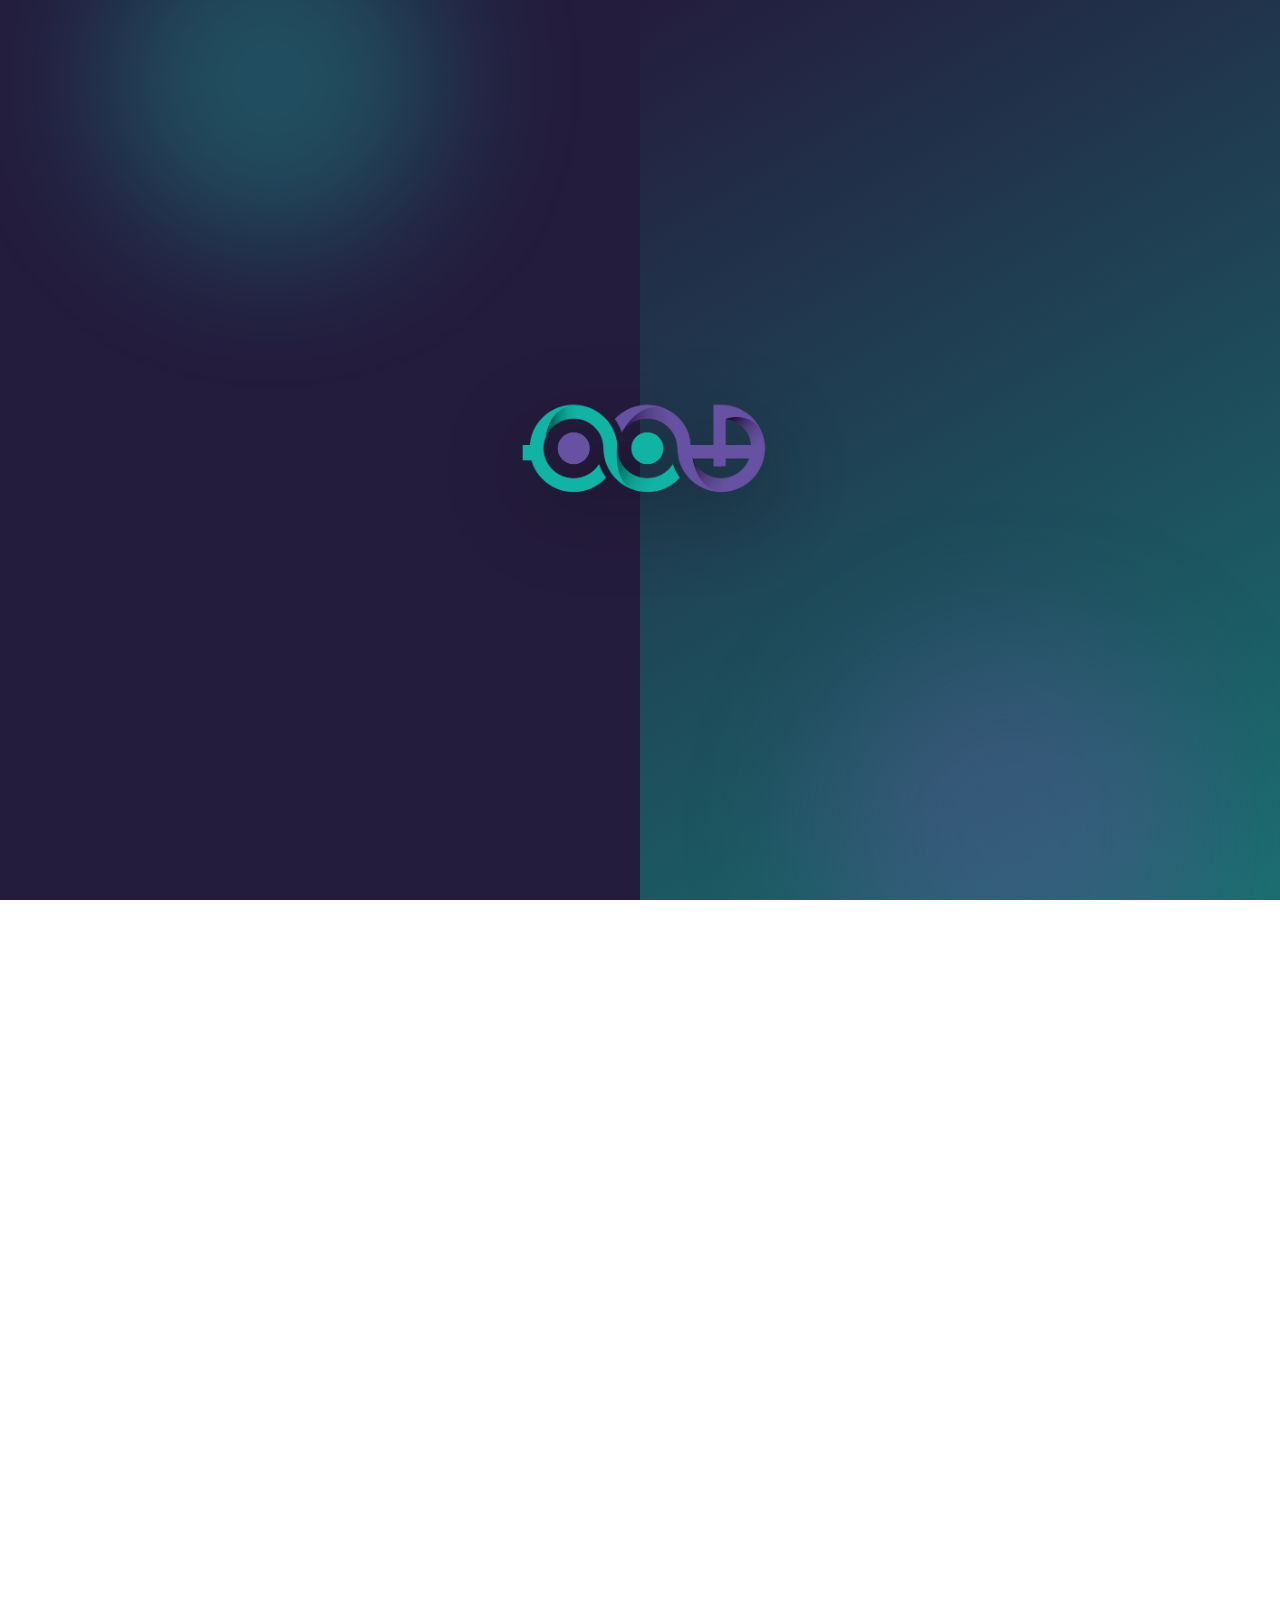
==== commit c58ef3dc: "Add files via upload" ====
--- a/index.html
+++ b/index.html
@@ -330,7 +330,7 @@
         <ul>
           <li>info@himamalhayah.sa</li>
           <li>0535105327</li>
-          <li>الرياض، المملكة العربية السعودية</li>
+          <li> جدة، حي مشرفة شارع عين الوهيط مبني 3654 الرمز البريدي23332 </li>
         </ul>
       </div>
     </div>
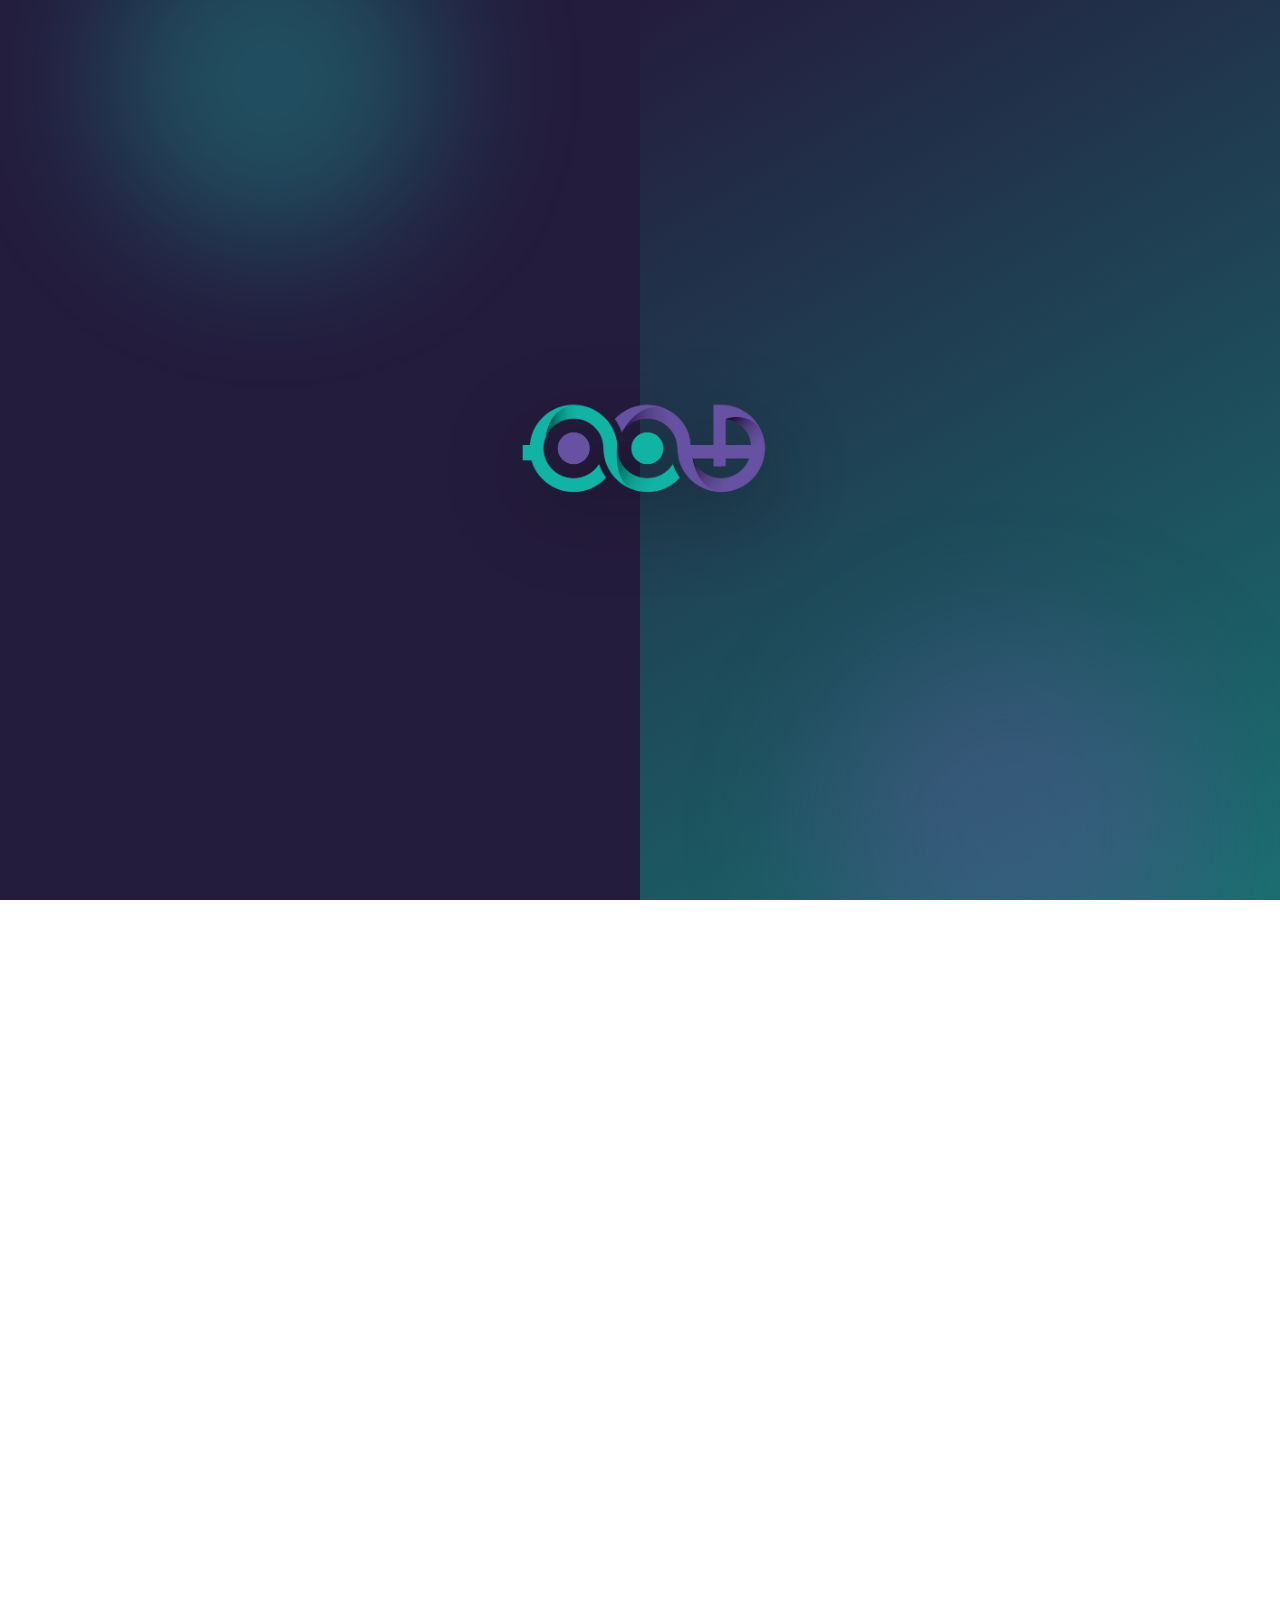
==== commit 8cef2688: "Add files via upload" ====
--- a/index.html
+++ b/index.html
@@ -29,21 +29,23 @@
   <div class="container nav">
     <a href="index.html" class="nav-logo"><img src="assets/logo-horizontal-trim.png" alt="همم الحياة"></a>
     <nav class="nav-links">
+      <div class="nav-links-utility">
+        <div class="lang-switch" role="group" aria-label="اللغة">
+          <button type="button" class="lang-btn active" data-lang="ar">AR</button>
+          <button type="button" class="lang-btn" data-lang="en">EN</button>
+        </div>
+        <button type="button" class="theme-toggle" aria-label="تبديل الوضع الليلي/النهاري">
+          <svg class="icon-sun" viewBox="0 0 24 24" fill="none" stroke="currentColor" stroke-width="1.8"><circle cx="12" cy="12" r="4"/><path d="M12 2v2M12 20v2M4.9 4.9l1.4 1.4M17.7 17.7l1.4 1.4M2 12h2M20 12h2M4.9 19.1l1.4-1.4M17.7 6.3l1.4-1.4"/></svg>
+          <svg class="icon-moon" viewBox="0 0 24 24" fill="none" stroke="currentColor" stroke-width="1.8"><path d="M21 12.8A9 9 0 1 1 11.2 3a7 7 0 0 0 9.8 9.8z"/></svg>
+        </button>
+      </div>
       <a href="index.html" class="active">الرئيسية</a>
       <a href="about.html">من نحن</a>
-      <a href="services.html">خدماتنا</a>
+      <a href="#sectors">خدماتنا</a>
       <a href="news.html">أخبار وفعاليات</a>
       <a href="contact.html">تواصل معنا</a>
     </nav>
     <div class="nav-cta">
-      <div class="lang-switch" role="group" aria-label="اللغة">
-        <button type="button" class="lang-btn active" data-lang="ar">AR</button>
-        <button type="button" class="lang-btn" data-lang="en">EN</button>
-      </div>
-      <button type="button" class="theme-toggle" aria-label="تبديل الوضع الليلي/النهاري">
-        <svg class="icon-sun" viewBox="0 0 24 24" fill="none" stroke="currentColor" stroke-width="1.8"><circle cx="12" cy="12" r="4"/><path d="M12 2v2M12 20v2M4.9 4.9l1.4 1.4M17.7 17.7l1.4 1.4M2 12h2M20 12h2M4.9 19.1l1.4-1.4M17.7 6.3l1.4-1.4"/></svg>
-        <svg class="icon-moon" viewBox="0 0 24 24" fill="none" stroke="currentColor" stroke-width="1.8"><path d="M21 12.8A9 9 0 1 1 11.2 3a7 7 0 0 0 9.8 9.8z"/></svg>
-      </button>
       <button class="nav-toggle" aria-label="القائمة"><span></span><span></span><span></span></button>
     </div>
   </div>
@@ -66,14 +68,14 @@
       والقطاع الخاص والمنظمات غير الربحية لتحويل الأهداف إلى مفاهيم قابلة للتنفيذ والقياس.
     </p>
     <div class="hero-cta-row">
-      <a href="services.html" class="btn btn-primary">استكشف خدماتنا
+      <a href="#sectors" class="btn btn-primary">استكشف خدماتنا
         <svg viewBox="0 0 24 24" fill="none" stroke="currentColor" stroke-width="2"><path d="M19 12H5M12 19l-7-7 7-7"/></svg>
       </a>
       <a href="news.html" class="btn btn-ghost-light">اطّلع على أخبارنا وفعالياتنا</a>
     </div>
   </div>
-</section>
-
+
+</section>
 <section class="section-sm bg-ink" style="padding-block:0;">
   <div class="container">
     <div class="stats">
@@ -87,29 +89,240 @@
 
 <section>
   <div class="container">
+    <div class="about-teaser">
+      <div class="about-teaser-media reveal">
+        <div class="chairman-frame">
+          <img src="assets/chairman-dhafer-alshahrani.png" alt="ظافر الشهراني - رئيس مجلس الإدارة">
+        </div>
+        <div class="chairman-tag">
+          <strong>ظافر الشهراني</strong>
+          <span>رئيس مجلس الإدارة</span>
+        </div>
+      </div>
+      <div class="about-teaser-content reveal">
+        <div class="eyebrow">ما نقوم به</div>
+        <h2>تنقلك همم الحياة من همة تسعى إلى تحويل الأفكار والرسائل والأهداف إلى تجارب حقيقية ذات أثر ملموس</h2>
+        <p>نجمع بين التفكير الاستراتيجي والإبداع والتنفيذ المنضبط؛ لنقدم تجارب مترابطة تضع الإنسان في جوهرها، وتنتقل بالفكرة من التصور إلى واقع يُعاش ويُتذكر.</p>
+        <p>ولا تنتهي قيمة التجربة بانتهاء تنفيذها، بل تمتد إلى ما تحققه من نتائج، وما تتركه من أثر يمكن قياسه وتطويره والبناء عليه.</p>
+        <a href="about.html" class="btn btn-outline">تعرف علينا أكثر
+          <svg viewBox="0 0 24 24" fill="none" stroke="currentColor" stroke-width="2"><path d="M19 12H5M12 19l-7-7 7-7"/></svg>
+        </a>
+      </div>
+    </div>
+  </div>
+</section>
+<section id="sectors">
+  <div class="container">
     <div class="head-row reveal">
-      <h2>نجمع بين التفكير الاستراتيجي والتنفيذ الدقيق</h2>
-      <p>من فهم الجمهور إلى متابعة التنفيذ وتقييم النتائج، نوحّد جميع عناصر المشروع ضمن رؤية متكاملة.</p>
+      <h2>قطاعات الأعمال</h2>
+      <p>مرر لتستكشف القطاعات، وقف على أي بطاقة لتقرأ تفاصيلها.</p>
+    </div>
+  </div>
+  <div class="container sectors-scroll-wrap">
+    <div class="sectors-scroll reveal">
+
+      <div class="sector-card">
+        <div class="flip-inner">
+          <div class="flip-front">
+            <span class="n">01</span>
+            <h3>الجهات الحكومية والهيئات</h3>
+            <p class="muted">فعاليات ومبادرات وطنية تخدم رؤية القطاع وتصل رسالته للجمهور المستهدف بدقة.</p>
+          </div>
+          <div class="flip-back">
+            <span class="n">01</span>
+            <h3>الجهات الحكومية والهيئات</h3>
+            <p>نطور المبادرات والفعاليات والبرامج والمشروعات التي تدعم الأهداف المؤسسية والمجتمعية وتخدم المستفيدين ضمن تجربة واضحة ومنظمة تراعي الحوكمة وتنوع الجمهور وقابلية قياس النتائج.</p>
+          </div>
+        </div>
+      </div>
+
+      <div class="sector-card">
+        <div class="flip-inner">
+          <div class="flip-front">
+            <span class="n">02</span>
+            <h3>القطاع الخاص والعلامات التجارية</h3>
+            <p class="muted">تجارب علامة تجارية وبرامج تسويقية تُترجم أهداف العمل إلى تجربة ملموسة.</p>
+          </div>
+          <div class="flip-back">
+            <span class="n">02</span>
+            <h3>القطاع الخاص والعلامات التجارية</h3>
+            <p>نصمم تجارب تساعد الشركات والعلامات التجارية على ترجمة أهدافها ورسائلها إلى تفاعل حقيقي مع العملاء والموظفين والشركاء.</p>
+          </div>
+        </div>
+      </div>
+
+      <div class="sector-card">
+        <div class="flip-inner">
+          <div class="flip-front">
+            <span class="n">03</span>
+            <h3>القطاع غير الربحي</h3>
+            <p class="muted">برامج مجتمعية وفعاليات توعوية مصممة لتحقيق أثر حقيقي وقابل للقياس.</p>
+          </div>
+          <div class="flip-back">
+            <span class="n">03</span>
+            <h3>القطاع غير الربحي</h3>
+            <p>نساعد القطاعات غير الربحية على تحويل رسالتها وأهدافها المجتمعية إلى برامج ومبادرات وتجارب تصل للمستفيدين والداعمين والمتطوعين بوضوح، وتدعم المشاركة والاستفادة ضمن الموارد المتاحة.</p>
+          </div>
+        </div>
+      </div>
+
+      <div class="sector-card">
+        <div class="flip-inner">
+          <div class="flip-front">
+            <span class="n">04</span>
+            <h3>القطاع الترفيهي والثقافي</h3>
+            <p class="muted">برامج مجتمعية وفعاليات توعوية مصممة لتحقيق أثر حقيقي وقابل للقياس.</p>
+          </div>
+          <div class="flip-back">
+            <span class="n">04</span>
+            <h3>القطاع الترفيهي والثقافي</h3>
+            <p>نطور فعاليات وتجارب تجمع بين المحتوى والإبداع والتفاعل، وتقدم للجمهور رحلة متماسكة تتناسب مع طبيعة المشروع وسياقه الثقافي والترفيهي.</p>
+          </div>
+        </div>
+      </div>
+
+      <div class="sector-card">
+        <div class="flip-inner">
+          <div class="flip-front">
+            <span class="n">05</span>
+            <h3>القطاع السياحي والضيافة</h3>
+            <p class="muted">برامج مجتمعية وفعاليات توعوية مصممة لتحقيق أثر حقيقي وقابل للقياس.</p>
+          </div>
+          <div class="flip-back">
+            <span class="n">05</span>
+            <h3>القطاع السياحي والضيافة</h3>
+            <p>نصمم تجارب الزوار والوجهات والبرامج السياحية بما يعزز وضوح الرحلة وجودة التفاعل، ويربط المكان بقصته وهويته وجمهوره المستهدف.</p>
+          </div>
+        </div>
+      </div>
+
+      <div class="sector-card">
+        <div class="flip-inner">
+          <div class="flip-front">
+            <span class="n">06</span>
+            <h3>القطاع الرياضي</h3>
+            <p class="muted">برامج مجتمعية وفعاليات توعوية مصممة لتحقيق أثر حقيقي وقابل للقياس.</p>
+          </div>
+          <div class="flip-back">
+            <span class="n">06</span>
+            <h3>القطاع الرياضي</h3>
+            <p>نطور الفعاليات والبرامج والتجارب الجماهيرية المصاحبة للأنشطة والبطولات الرياضية بما يدعم المشاركة ويعزز ارتباط الجمهور بالحدث أو النادي أو الجهة المنظمة.</p>
+          </div>
+        </div>
+      </div>
+
+      <div class="sector-card">
+        <div class="flip-inner">
+          <div class="flip-front">
+            <span class="n">07</span>
+            <h3>قطاع التعليم وتنمية القدرات</h3>
+            <p class="muted">برامج مجتمعية وفعاليات توعوية مصممة لتحقيق أثر حقيقي وقابل للقياس.</p>
+          </div>
+          <div class="flip-back">
+            <span class="n">07</span>
+            <h3>قطاع التعليم وتنمية القدرات</h3>
+            <p>نطور برامج وتجارب تعليمية وتدريبية تجمع بين المعرفة والتطبيق والمشاركة، وتحوّل المحتوى الترفيهي إلى رحلة تعلّم أكثر وضوحًا وتفاعلًا.</p>
+          </div>
+        </div>
+      </div>
+
+      <div class="sector-card">
+        <div class="flip-inner">
+          <div class="flip-front">
+            <span class="n">08</span>
+            <h3>الرعاة والشركاء الاستراتيجيون</h3>
+            <p class="muted">برامج مجتمعية وفعاليات توعوية مصممة لتحقيق أثر حقيقي وقابل للقياس.</p>
+          </div>
+          <div class="flip-back">
+            <span class="n">08</span>
+            <h3>الرعاة والشركاء الاستراتيجيون</h3>
+            <p>يمثل الرعاة والشركاء فئة ممتدة عبر مختلف القطاعات، وليست قطاعًا مستقلًا، وتعمل همم الحياة على تطوير فرص مشاركة وظهور وتفاعل ترتبط بأهداف الشراكة وطبيعة الجمهور، وتندمج داخل التجربة بصورة طبيعية.</p>
+          </div>
+        </div>
+      </div>
+
+      <div class="sector-card">
+        <div class="flip-inner">
+          <div class="flip-front">
+            <span class="n">09</span>
+            <h3>قطاع الاستثمار</h3>
+            <p class="muted">برامج مجتمعية وفعاليات توعوية مصممة لتحقيق أثر حقيقي وقابل للقياس.</p>
+          </div>
+          <div class="flip-back">
+            <span class="n">09</span>
+            <h3>قطاع الاستثمار</h3>
+            <p>نطور الملتقيات والبرامج والتجارب التي تجمع رواد الأعمال والمستثمرين والجهات الداعمة، وتساعد على تحويل الأفكار والفرص إلى مسارات أوضح للتواصل والتقييم والبناء.</p>
+          </div>
+        </div>
+      </div>
+
+    </div>
+  </div>
+</section>
+<section class="bg-mist">
+  <div class="container">
+    <div class="head-row reveal">
+      <h2>أحدث فعاليات همم الحياة</h2>
+      <a href="news.html" class="btn btn-outline">عرض الكل
+        <svg viewBox="0 0 24 24" fill="none" stroke="currentColor" stroke-width="2"><path d="M19 12H5M12 19l-7-7 7-7"/></svg>
+      </a>
     </div>
     <div class="grid grid-3">
-      <div class="card reveal">
-        <div class="icon"><svg viewBox="0 0 24 24" fill="none" stroke="currentColor" stroke-width="1.8"><path d="M3 12h4l3 8 4-16 3 8h4"/></svg></div>
-        <h3>التفكير الاستراتيجي</h3>
-        <p>نبدأ بفهم الجمهور والهدف، ونبني مفاهيم قابلة للتنفيذ والقياس قبل أي خطوة تصميمية.</p>
-      </div>
-      <div class="card reveal">
-        <div class="icon"><svg viewBox="0 0 24 24" fill="none" stroke="currentColor" stroke-width="1.8"><path d="M12 2l2.5 6.5L21 11l-6.5 2.5L12 20l-2.5-6.5L3 11l6.5-2.5z"/></svg></div>
-        <h3>التصميم الإبداعي والمحتوى</h3>
-        <p>نصمم تجارب متسقة بصريًا ونطور محتوى يخدم الرسالة ويلامس الجمهور المستهدف.</p>
-      </div>
-      <div class="card reveal">
-        <div class="icon"><svg viewBox="0 0 24 24" fill="none" stroke="currentColor" stroke-width="1.8"><rect x="3" y="3" width="7" height="7" rx="1.5"/><rect x="14" y="3" width="7" height="7" rx="1.5"/><rect x="3" y="14" width="7" height="7" rx="1.5"/><rect x="14" y="14" width="7" height="7" rx="1.5"/></svg></div>
-        <h3>التخطيط التشغيلي وإدارة المشروعات</h3>
-        <p>نتابع التنفيذ ونُدير كل تفصيلة تشغيلية حتى تسليم التجربة وتقييم أثرها.</p>
-      </div>
-    </div>
-    <div style="text-align:center; margin-top:44px;">
-      <a href="services.html" class="btn btn-outline">جميع خدماتنا</a>
+
+      <a href="news.html" class="news-card reveal">
+        <div class="news-thumb news-thumb--1">
+          <span class="news-play">
+            <svg viewBox="0 0 24 24" fill="currentColor"><path d="M8 5v14l11-7z"/></svg>
+          </span>
+        </div>
+        <div class="news-card-body">
+          <span class="news-date">
+            <svg viewBox="0 0 24 24" fill="none" stroke="currentColor" stroke-width="1.8"><circle cx="12" cy="12" r="10"/><path d="M12 6v6l4 2"/></svg>
+            12 يوليو 2026
+          </span>
+          <h3>همم الحياة تشارك في فعاليات موسم الرياض بتجربة تفاعلية جديدة تجمع بين الإبداع والتقنية</h3>
+          <span class="news-more">اقرأ المزيد
+            <svg viewBox="0 0 24 24" fill="none" stroke="currentColor" stroke-width="2"><path d="M19 12H5M12 19l-7-7 7-7"/></svg>
+          </span>
+        </div>
+      </a>
+
+      <a href="news.html" class="news-card reveal">
+        <div class="news-thumb news-thumb--2">
+          <span class="news-play">
+            <svg viewBox="0 0 24 24" fill="currentColor"><path d="M8 5v14l11-7z"/></svg>
+          </span>
+        </div>
+        <div class="news-card-body">
+          <span class="news-date">
+            <svg viewBox="0 0 24 24" fill="none" stroke="currentColor" stroke-width="1.8"><circle cx="12" cy="12" r="10"/><path d="M12 6v6l4 2"/></svg>
+            28 يونيو 2026
+          </span>
+          <h3>إطلاق برنامج تدريبي لتنمية القدرات ضمن قطاع التعليم بالشراكة مع جهة تعليمية</h3>
+          <span class="news-more">اقرأ المزيد
+            <svg viewBox="0 0 24 24" fill="none" stroke="currentColor" stroke-width="2"><path d="M19 12H5M12 19l-7-7 7-7"/></svg>
+          </span>
+        </div>
+      </a>
+
+      <a href="news.html" class="news-card reveal">
+        <div class="news-thumb news-thumb--3">
+          <span class="news-play">
+            <svg viewBox="0 0 24 24" fill="currentColor"><path d="M8 5v14l11-7z"/></svg>
+          </span>
+        </div>
+        <div class="news-card-body">
+          <span class="news-date">
+            <svg viewBox="0 0 24 24" fill="none" stroke="currentColor" stroke-width="1.8"><circle cx="12" cy="12" r="10"/><path d="M12 6v6l4 2"/></svg>
+            15 يونيو 2026
+          </span>
+          <h3>توقيع شراكة استراتيجية مع إحدى الجهات الحكومية لتطوير فعالية وطنية</h3>
+          <span class="news-more">اقرأ المزيد
+            <svg viewBox="0 0 24 24" fill="none" stroke="currentColor" stroke-width="2"><path d="M19 12H5M12 19l-7-7 7-7"/></svg>
+          </span>
+        </div>
+      </a>
+
     </div>
   </div>
 </section>
@@ -134,154 +347,41 @@
   </div>
 </section>
 
-<section>
+<section class="bg-mist section-sm">
   <div class="container">
     <div class="head-row reveal">
-      <h2>نعمل مع القطاعات التي تصنع الأثر</h2>
-      <p>مرر لتستكشف القطاعات، وقف على أي بطاقة لتقرأ تفاصيلها.</p>
-    </div>
-  </div>
-  <div class="container sectors-scroll-wrap">
-    <div class="sectors-scroll reveal">
-
-      <div class="sector-card">
-        <div class="flip-inner">
-          <div class="flip-front">
-            <span class="n">01</span>
-            <h3>الجهات الحكومية والهيئات</h3>
-            <p class="muted">فعاليات ومبادرات وطنية تخدم رؤية القطاع وتصل رسالته للجمهور المستهدف بدقة.</p>
-          </div>
-          <div class="flip-back">
-            <span class="n">01</span>
-            <h3>الجهات الحكومية والهيئات</h3>
-            <p>نطور المبادرات والفعاليات والبرامج والمشروعات التي تدعم الأهداف المؤسسية والمجتمعية وتخدم المستفيدين ضمن تجربة واضحة ومنظمة تراعي الحوكمة وتنوع الجمهور وقابلية قياس النتائج.</p>
-          </div>
-        </div>
-      </div>
-
-      <div class="sector-card">
-        <div class="flip-inner">
-          <div class="flip-front">
-            <span class="n">02</span>
-            <h3>القطاع الخاص والعلامات التجارية</h3>
-            <p class="muted">تجارب علامة تجارية وبرامج تسويقية تُترجم أهداف العمل إلى تجربة ملموسة.</p>
-          </div>
-          <div class="flip-back">
-            <span class="n">02</span>
-            <h3>القطاع الخاص والعلامات التجارية</h3>
-            <p>نصمم تجارب تساعد الشركات والعلامات التجارية على ترجمة أهدافها ورسائلها إلى تفاعل حقيقي مع العملاء والموظفين والشركاء.</p>
-          </div>
-        </div>
-      </div>
-
-      <div class="sector-card">
-        <div class="flip-inner">
-          <div class="flip-front">
-            <span class="n">03</span>
-            <h3>القطاع غير الربحي</h3>
-            <p class="muted">برامج مجتمعية وفعاليات توعوية مصممة لتحقيق أثر حقيقي وقابل للقياس.</p>
-          </div>
-          <div class="flip-back">
-            <span class="n">03</span>
-            <h3>القطاع غير الربحي</h3>
-            <p>نساعد القطاعات غير الربحية على تحويل رسالتها وأهدافها المجتمعية إلى برامج ومبادرات وتجارب تصل للمستفيدين والداعمين والمتطوعين بوضوح، وتدعم المشاركة والاستفادة ضمن الموارد المتاحة.</p>
-          </div>
-        </div>
-      </div>
-
-      <div class="sector-card">
-        <div class="flip-inner">
-          <div class="flip-front">
-            <span class="n">04</span>
-            <h3>القطاع الترفيهي والثقافي</h3>
-            <p class="muted">برامج مجتمعية وفعاليات توعوية مصممة لتحقيق أثر حقيقي وقابل للقياس.</p>
-          </div>
-          <div class="flip-back">
-            <span class="n">04</span>
-            <h3>القطاع الترفيهي والثقافي</h3>
-            <p>نطور فعاليات وتجارب تجمع بين المحتوى والإبداع والتفاعل، وتقدم للجمهور رحلة متماسكة تتناسب مع طبيعة المشروع وسياقه الثقافي والترفيهي.</p>
-          </div>
-        </div>
-      </div>
-
-      <div class="sector-card">
-        <div class="flip-inner">
-          <div class="flip-front">
-            <span class="n">05</span>
-            <h3>القطاع السياحي والضيافة</h3>
-            <p class="muted">برامج مجتمعية وفعاليات توعوية مصممة لتحقيق أثر حقيقي وقابل للقياس.</p>
-          </div>
-          <div class="flip-back">
-            <span class="n">05</span>
-            <h3>القطاع السياحي والضيافة</h3>
-            <p>نصمم تجارب الزوار والوجهات والبرامج السياحية بما يعزز وضوح الرحلة وجودة التفاعل، ويربط المكان بقصته وهويته وجمهوره المستهدف.</p>
-          </div>
-        </div>
-      </div>
-
-      <div class="sector-card">
-        <div class="flip-inner">
-          <div class="flip-front">
-            <span class="n">06</span>
-            <h3>القطاع الرياضي</h3>
-            <p class="muted">برامج مجتمعية وفعاليات توعوية مصممة لتحقيق أثر حقيقي وقابل للقياس.</p>
-          </div>
-          <div class="flip-back">
-            <span class="n">06</span>
-            <h3>القطاع الرياضي</h3>
-            <p>نطور الفعاليات والبرامج والتجارب الجماهيرية المصاحبة للأنشطة والبطولات الرياضية بما يدعم المشاركة ويعزز ارتباط الجمهور بالحدث أو النادي أو الجهة المنظمة.</p>
-          </div>
-        </div>
-      </div>
-
-      <div class="sector-card">
-        <div class="flip-inner">
-          <div class="flip-front">
-            <span class="n">07</span>
-            <h3>قطاع التعليم وتنمية القدرات</h3>
-            <p class="muted">برامج مجتمعية وفعاليات توعوية مصممة لتحقيق أثر حقيقي وقابل للقياس.</p>
-          </div>
-          <div class="flip-back">
-            <span class="n">07</span>
-            <h3>قطاع التعليم وتنمية القدرات</h3>
-            <p>نطور برامج وتجارب تعليمية وتدريبية تجمع بين المعرفة والتطبيق والمشاركة، وتحوّل المحتوى الترفيهي إلى رحلة تعلّم أكثر وضوحًا وتفاعلًا.</p>
-          </div>
-        </div>
-      </div>
-
-      <div class="sector-card">
-        <div class="flip-inner">
-          <div class="flip-front">
-            <span class="n">08</span>
-            <h3>الرعاة والشركاء الاستراتيجيون</h3>
-            <p class="muted">برامج مجتمعية وفعاليات توعوية مصممة لتحقيق أثر حقيقي وقابل للقياس.</p>
-          </div>
-          <div class="flip-back">
-            <span class="n">08</span>
-            <h3>الرعاة والشركاء الاستراتيجيون</h3>
-            <p>يمثل الرعاة والشركاء فئة ممتدة عبر مختلف القطاعات، وليست قطاعًا مستقلًا، وتعمل همم الحياة على تطوير فرص مشاركة وظهور وتفاعل ترتبط بأهداف الشراكة وطبيعة الجمهور، وتندمج داخل التجربة بصورة طبيعية.</p>
-          </div>
-        </div>
-      </div>
-
-      <div class="sector-card">
-        <div class="flip-inner">
-          <div class="flip-front">
-            <span class="n">09</span>
-            <h3>قطاع الاستثمار</h3>
-            <p class="muted">برامج مجتمعية وفعاليات توعوية مصممة لتحقيق أثر حقيقي وقابل للقياس.</p>
-          </div>
-          <div class="flip-back">
-            <span class="n">09</span>
-            <h3>قطاع الاستثمار</h3>
-            <p>نطور الملتقيات والبرامج والتجارب التي تجمع رواد الأعمال والمستثمرين والجهات الداعمة، وتساعد على تحويل الأفكار والفرص إلى مسارات أوضح للتواصل والتقييم والبناء.</p>
-          </div>
-        </div>
-      </div>
-
-    </div>
-  </div>
-</section>
+      <h2>شركاؤنا</h2>
+      <p>نفخر بشراكتنا مع نخبة من الجهات والمؤسسات في مختلف القطاعات.</p>
+    </div>
+    <div class="logo-grid reveal">
+      <div class="logo-tile"><svg viewBox="0 0 24 24" fill="none" stroke="currentColor" stroke-width="1.5"><rect x="3" y="7" width="18" height="13" rx="2"/><path d="M8 7V5a2 2 0 0 1 2-2h4a2 2 0 0 1 2 2v2"/><path d="M3 12h18"/></svg></div>
+      <div class="logo-tile"><svg viewBox="0 0 24 24" fill="none" stroke="currentColor" stroke-width="1.5"><rect x="3" y="7" width="18" height="13" rx="2"/><path d="M8 7V5a2 2 0 0 1 2-2h4a2 2 0 0 1 2 2v2"/><path d="M3 12h18"/></svg></div>
+      <div class="logo-tile"><svg viewBox="0 0 24 24" fill="none" stroke="currentColor" stroke-width="1.5"><rect x="3" y="7" width="18" height="13" rx="2"/><path d="M8 7V5a2 2 0 0 1 2-2h4a2 2 0 0 1 2 2v2"/><path d="M3 12h18"/></svg></div>
+      <div class="logo-tile"><svg viewBox="0 0 24 24" fill="none" stroke="currentColor" stroke-width="1.5"><rect x="3" y="7" width="18" height="13" rx="2"/><path d="M8 7V5a2 2 0 0 1 2-2h4a2 2 0 0 1 2 2v2"/><path d="M3 12h18"/></svg></div>
+      <div class="logo-tile"><svg viewBox="0 0 24 24" fill="none" stroke="currentColor" stroke-width="1.5"><rect x="3" y="7" width="18" height="13" rx="2"/><path d="M8 7V5a2 2 0 0 1 2-2h4a2 2 0 0 1 2 2v2"/><path d="M3 12h18"/></svg></div>
+      <div class="logo-tile"><svg viewBox="0 0 24 24" fill="none" stroke="currentColor" stroke-width="1.5"><rect x="3" y="7" width="18" height="13" rx="2"/><path d="M8 7V5a2 2 0 0 1 2-2h4a2 2 0 0 1 2 2v2"/><path d="M3 12h18"/></svg></div>
+    </div>
+  </div>
+</section>
+
+<section class="bg-ink">
+  <div class="container">
+    <div class="event-head reveal">
+      <div class="eyebrow">الحدث الأكبر القادم</div>
+      <h2>منظومة الترفيه لذوي الإعاقة</h2>
+    </div>
+    <div class="video-embed reveal">
+      <iframe
+        src="https://www.youtube.com/embed/VIDEO_ID"
+        title="الحدث الأكبر القادم - منظومة الترفيه لذوي الإعاقة"
+        loading="lazy"
+        allow="accelerometer; autoplay; clipboard-write; encrypted-media; gyroscope; picture-in-picture; web-share"
+        allowfullscreen>
+      </iframe>
+    </div>
+  </div>
+</section>
+
 
 <section class="section-sm">
   <div class="container">
@@ -313,7 +413,7 @@
         <h4>الشركة</h4>
         <ul>
           <li><a href="about.html">من نحن</a></li>
-          <li><a href="services.html">خدماتنا</a></li>
+          <li><a href="#sectors">خدماتنا</a></li>
           <li><a href="news.html">أخبار وفعاليات</a></li>
         </ul>
       </div>
